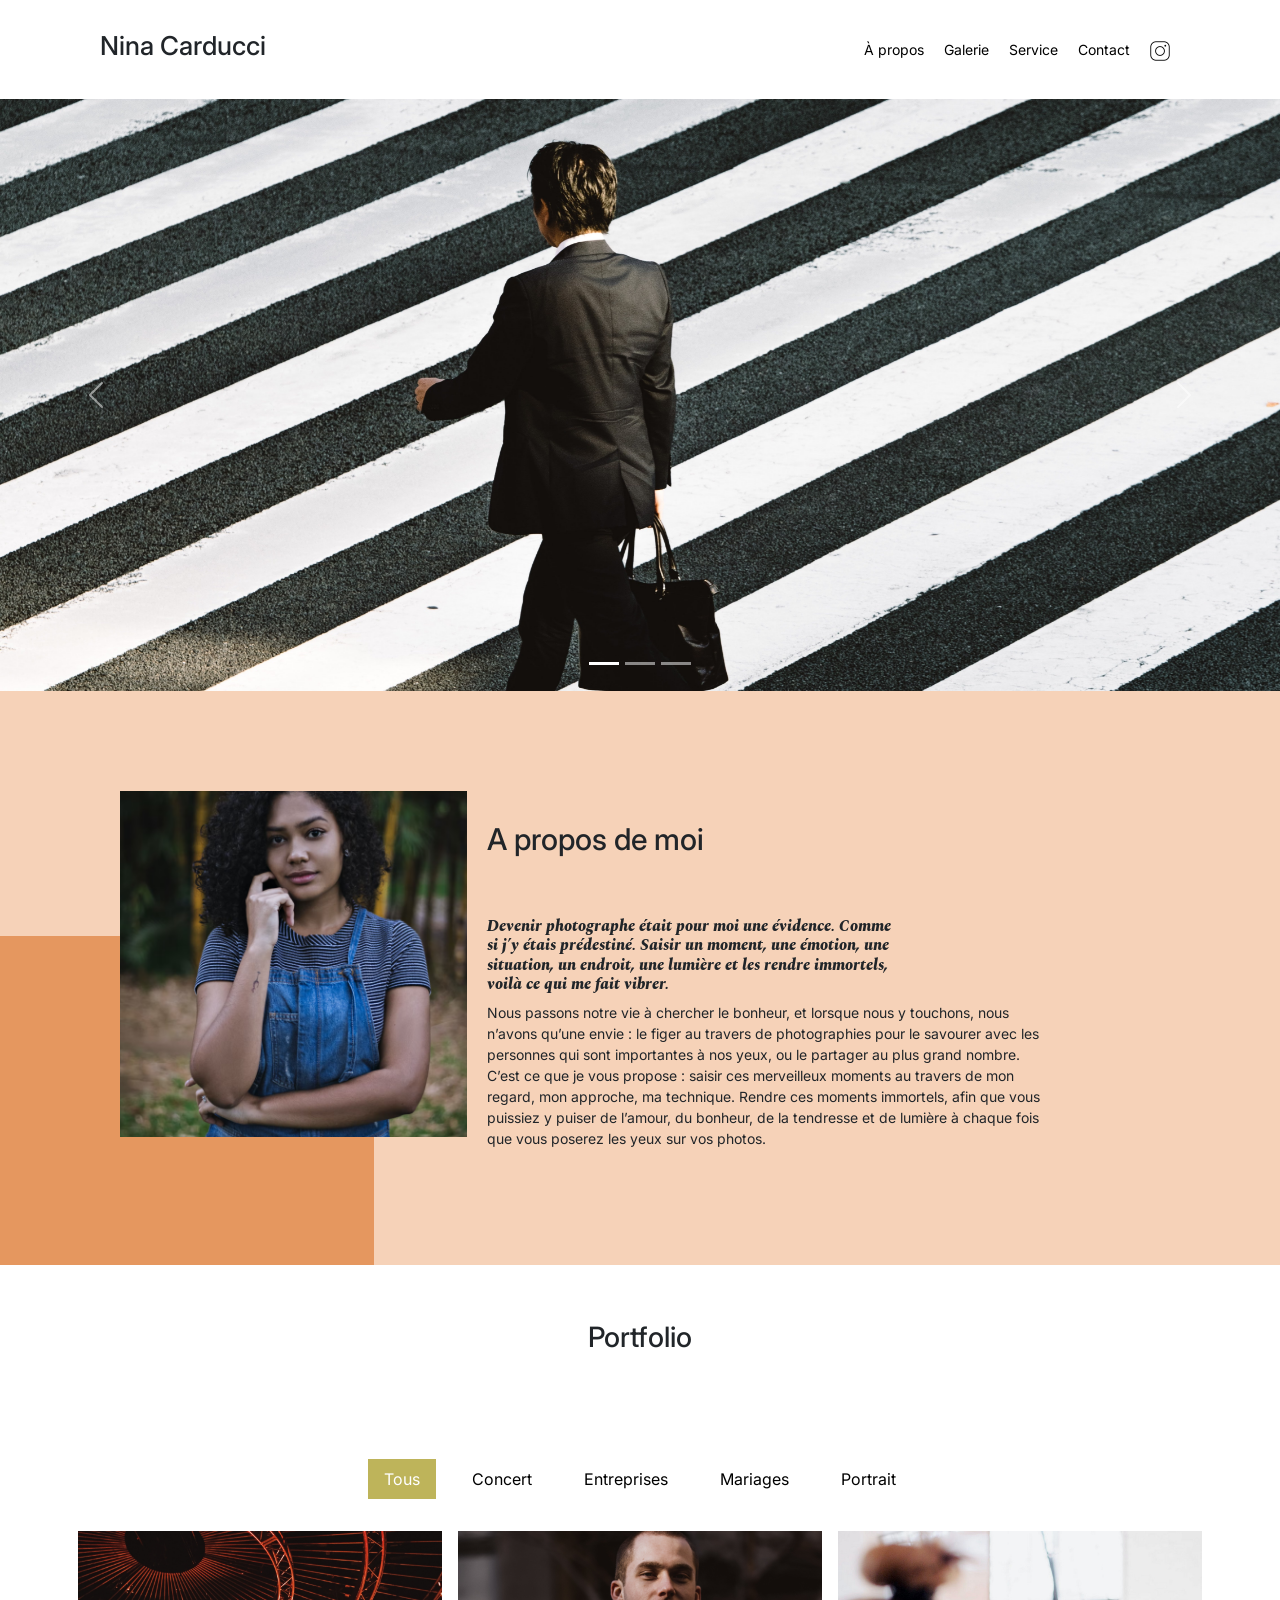
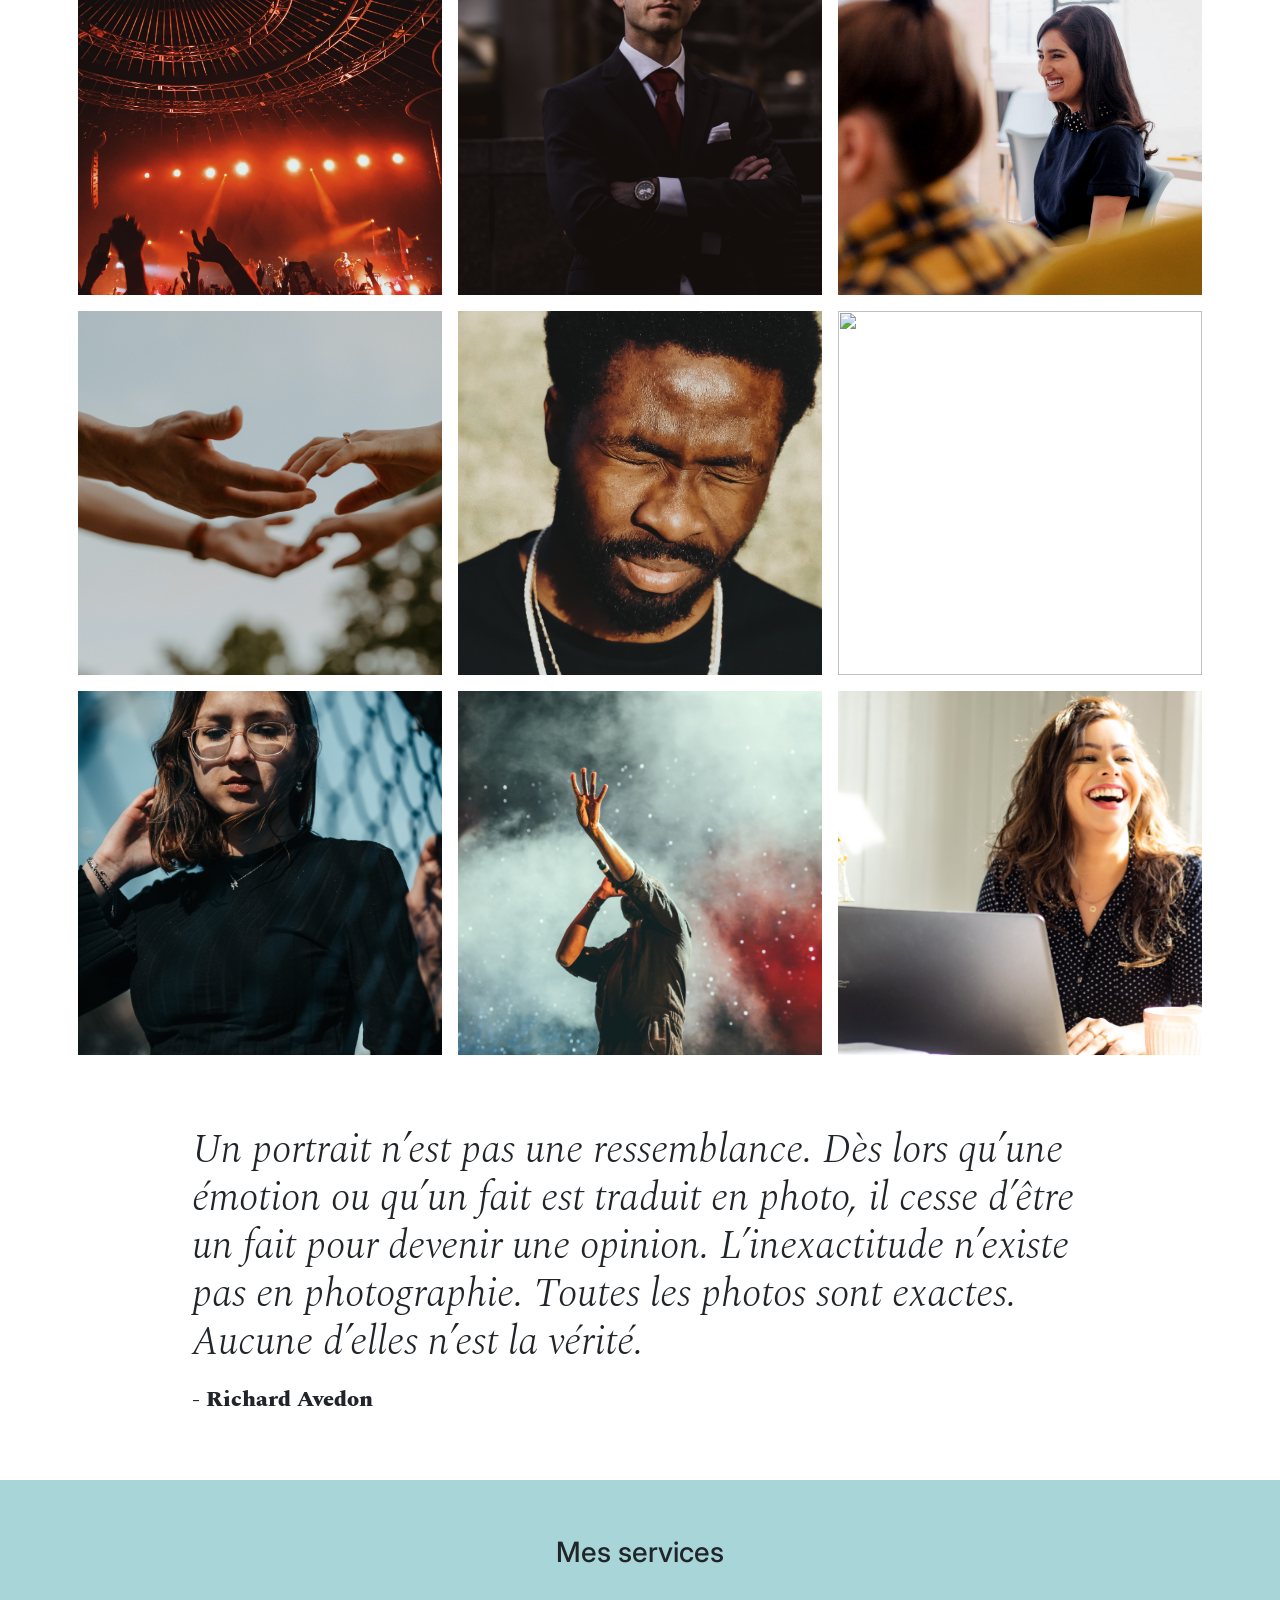
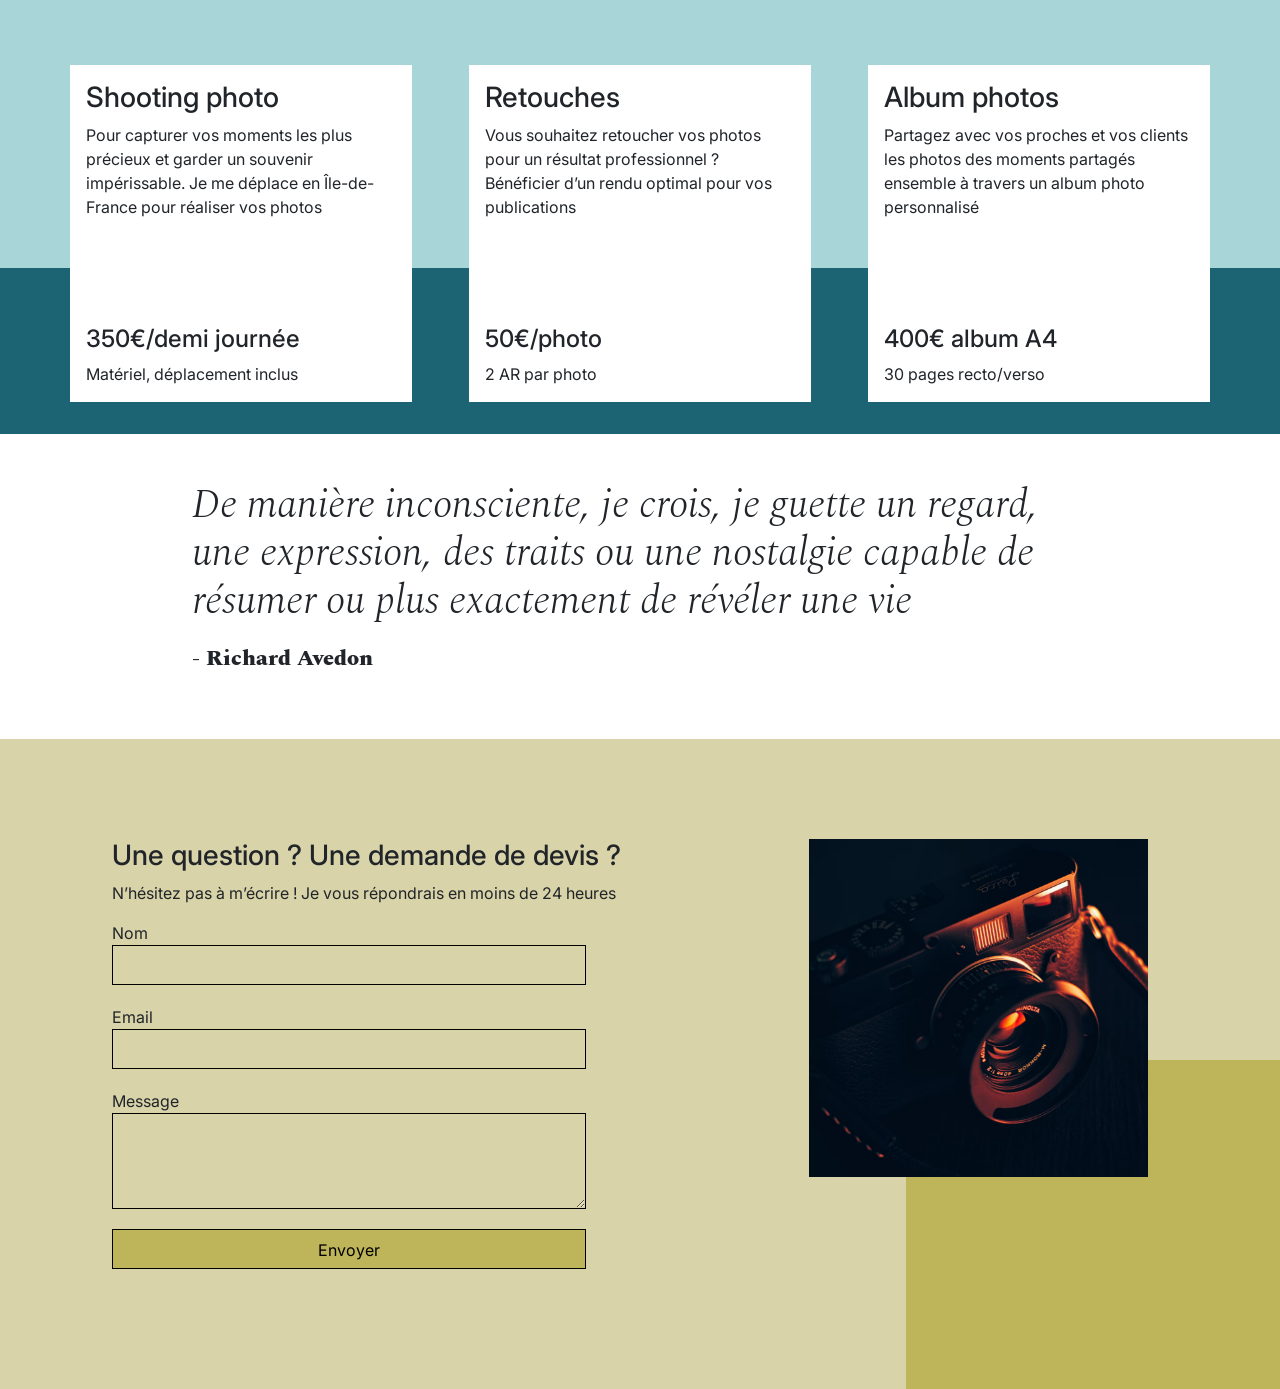
==== afterModif/index.html @ 6edf667a "Add: title + lang" ====
<!doctype html>
<html lang="fr">
	<head>
		<meta name="viewport" content="width=device-width, initial-scale=1.0" />
		<link rel="stylesheet" href="./assets/bootstrap/bootstrap.css" />
		<link rel="stylesheet" href="./assets/style.css" />
		<link rel="preconnect" href="https://fonts.googleapis.com" />
		<link rel="preconnect" href="https://fonts.gstatic.com" crossorigin />
		<link
			href="https://fonts.googleapis.com/css2?family=Inter&family=Spectral:ital,wght@0,400;1,300;1,400;1,800&display=swap"
			rel="stylesheet" />
		<meta charset="UTF-8" />
		<title>Nina Carducci - Portefolio</title>
		<script src="./assets/bootstrap/bootstrap.bundle.js"></script>
		<script
			src="https://code.jquery.com/jquery-3.4.1.min.js"
			integrity="sha256-CSXorXvZcTkaix6Yvo6HppcZGetbYMGWSFlBw8HfCJo="
			crossorigin="anonymous"></script>
		<script src="./assets/maugallery.js"></script>
		<script src="./assets/scripts.js"></script>
	</head>
	<body>
		<div class="top-header">
			<h3 class="name">Nina Carducci</h3>
			<div class="nav">
				<ul>
					<li><a href="#about">À propos</a></li>
					<li><a href="#gallery">Galerie</a></li>
					<li><a href="#services">Service</a></li>
					<li><a href="#contact">Contact</a></li>
					<li>
						<a
							class="social-link"
							href="https://www.instagram.com/ninacarducci.photo/?hl=fr"
							target="_blank"
							><img src="assets/images/instagram.png" alt=""
						/></a>
					</li>
				</ul>
			</div>
		</div>
		<div id="header">
			<div
				id="carouselExampleIndicators"
				class="carousel slide"
				data-bs-ride="carousel">
				<div class="carousel-indicators">
					<button
						type="button"
						data-bs-target="#carouselExampleIndicators"
						data-bs-slide-to="0"
						class="active"
						aria-current="true"
						aria-label="Slide 1"></button>
					<button
						type="button"
						data-bs-target="#carouselExampleIndicators"
						data-bs-slide-to="1"
						aria-label="Slide 2"></button>
					<button
						type="button"
						data-bs-target="#carouselExampleIndicators"
						data-bs-slide-to="2"
						aria-label="Slide 3"></button>
				</div>
				<div class="carousel-inner">
					<div class="carousel-item active">
						<img
							src="./assets/images/slider/ryoji-iwata-wUZjnOv7t0g-unsplash.jpg"
							class="d-block w-100"
							alt="..." />
					</div>
					<div class="carousel-item">
						<img
							src="./assets/images/slider/nicholas-green-nPz8akkUmDI-unsplash.jpg"
							class="d-block w-100"
							alt="..." />
					</div>
					<div class="carousel-item">
						<img
							src="./assets/images/slider/edward-cisneros-3_h6-1NPDGw-unsplash.jpg"
							class="d-block w-100"
							alt="..." />
					</div>
				</div>
				<button
					class="carousel-control-prev"
					type="button"
					data-bs-target="#carouselExampleIndicators"
					data-bs-slide="prev">
					<span class="carousel-control-prev-icon" aria-hidden="true"></span>
					<span class="visually-hidden">Previous</span>
				</button>
				<button
					class="carousel-control-next"
					type="button"
					data-bs-target="#carouselExampleIndicators"
					data-bs-slide="next">
					<span class="carousel-control-next-icon" aria-hidden="true"></span>
					<span class="visually-hidden">Next</span>
				</button>
			</div>
		</div>
		<div id="about">
			<div class="picture left">
				<img src="./assets/images/nina.png" />
			</div>
			<div id="about-me">
				<h3 class="about-me__title">A propos de moi</h3>
				<h6 class="about-me__introduction">
					Devenir photographe était pour moi une évidence. Comme si j’y étais
					prédestiné. Saisir un moment, une émotion, une situation, un endroit,
					une lumière et les rendre immortels, voilà ce qui me fait vibrer.
				</h6>
				<p>
					Nous passons notre vie à chercher le bonheur, et lorsque nous y
					touchons, nous n’avons qu’une envie : le figer au travers de
					photographies pour le savourer avec les personnes qui sont importantes
					à nos yeux, ou le partager au plus grand nombre. C’est ce que je vous
					propose : saisir ces merveilleux moments au travers de mon regard, mon
					approche, ma technique. Rendre ces moments immortels, afin que vous
					puissiez y puiser de l’amour, du bonheur, de la tendresse et de
					lumière à chaque fois que vous poserez les yeux sur vos photos.
				</p>
			</div>
		</div>
		<div id="gallery">
			<h3 class="title">Portfolio</h3>
			<div class="container py-3">
				<div class="gallery" style="display: none">
					<img
						data-gallery-tag="Concert"
						class="gallery-item"
						src="./assets/images/gallery/concerts/aaron-paul-wnX-fXzB6Cw-unsplash.jpg" />
					<img
						data-gallery-tag="Entreprises"
						class="gallery-item"
						src="./assets/images/gallery/entreprise/ali-morshedlou-WMD64tMfc4k-unsplash.jpg" />
					<img
						data-gallery-tag="Entreprises"
						class="gallery-item"
						src="./assets/images/gallery/entreprise/jason-goodman-tHO1_OuKbg0-unsplash.jpg" />
					<img
						data-gallery-tag="Mariages"
						class="gallery-item"
						src="./assets/images/gallery/mariage/hannah-busing-RvF2R_qMpRk-unsplash.jpg" />
					<img
						data-gallery-tag="Portrait"
						class="gallery-item"
						src="./assets/images/gallery/portraits/ade-tunji-rVkhWWZFAtQ-unsplash.jpg" />
					<img
						data-gallery-tag="Mariages"
						class="gallery-item"
						src="./assets/images/gallery/mariage/jakob-owens-SiniLJkXhMc-unsplash.jpg" />
					<img
						data-gallery-tag="Portrait"
						class="gallery-item"
						src="./assets/images/gallery/portraits/nino-van-prattenburg--443cl1uR_8-unsplash.jpg" />
					<img
						data-gallery-tag="Concert"
						class="gallery-item"
						src="./assets/images/gallery/concerts/austin-neill-hgO1wFPXl3I-unsplash.jpg" />
					<img
						data-gallery-tag="Entreprises"
						class="gallery-item"
						src="./assets/images/gallery/entreprise/mateus-campos-felipe-Fsgzm8N0hIY-unsplash.jpg" />
				</div>
			</div>
			<div class="quote">
				<figure>
					<blockquote>
						<h1 class="quote__text">
							Un portrait n’est pas une ressemblance. Dès lors qu’une émotion ou
							qu’un fait est traduit en photo, il cesse d’être un fait pour
							devenir une opinion. L’inexactitude n’existe pas en photographie.
							Toutes les photos sont exactes. Aucune d’elles n’est la vérité.
						</h1>
					</blockquote>
					<figcaption class="quote__author">- Richard Avedon</figcaption>
				</figure>
			</div>
		</div>
		<div id="services">
			<h3 class="title">Mes services</h3>
			<div class="container">
				<div class="service">
					<div class="service__description">
						<h3>Shooting photo</h3>
						<p>
							Pour capturer vos moments les plus précieux et garder un souvenir
							impérissable. Je me déplace en Île-de-France pour réaliser vos
							photos
						</p>
					</div>
					<div class="service__price">
						<h4>350€/demi journée</h4>
						<span>Matériel, déplacement inclus</span>
					</div>
				</div>
				<div class="service">
					<div class="service__description">
						<h3>Retouches</h3>
						<p>
							Vous souhaitez retoucher vos photos pour un résultat professionnel
							? Bénéficier d’un rendu optimal pour vos publications
						</p>
					</div>
					<div class="service__price">
						<h4>50€/photo</h4>
						<span>2 AR par photo</span>
					</div>
				</div>
				<div class="service">
					<div class="service__description">
						<h3>Album photos</h3>
						<p>
							Partagez avec vos proches et vos clients les photos des moments
							partagés ensemble à travers un album photo personnalisé
						</p>
					</div>
					<div class="service__price">
						<h4>400€ album A4</h4>
						<span>30 pages recto/verso</span>
					</div>
				</div>
			</div>
		</div>
		<div class="quote">
			<figure>
				<blockquote>
					<h1 class="quote__text">
						De manière inconsciente, je crois, je guette un regard, une
						expression, des traits ou une nostalgie capable de résumer ou plus
						exactement de révéler une vie
					</h1>
				</blockquote>
				<figcaption class="quote__author">- Richard Avedon</figcaption>
			</figure>
		</div>
		<div id="contact">
			<div class="container">
				<div class="form-container">
					<h3>Une question ? Une demande de devis ?</h3>
					<p>
						N’hésitez pas à m’écrire ! Je vous répondrais en moins de 24 heures
					</p>
					<form action="" method="post">
						<label>Nom</label>
						<input type="text" name="nom" id="nom" />
						<label>Email</label>
						<input type="email" name="email" id="email" />
						<label>Message</label>
						<textarea
							name="message"
							id="message"
							cols="30"
							rows="10"></textarea>
						<input type="submit" value="Envoyer" />
					</form>
				</div>
				<div class="picture right">
					<img src="./assets/images/camera.png" />
				</div>
			</div>
		</div>
	</body>
</html>
---- afterModif/assets/style.css ----
body {
	max-width: 1920px;
	margin: auto;
}
* {
	font-family: 'Inter';
	font-style: normal;
}
.top-header {
	background-color: white;
	position: sticky;
	top:0;
	z-index: 1000;
	display: flex;
	justify-content: space-between;
	padding-inline: 100px;
	padding-block: 30px;
	align-items: center;
}

.top-header .name {
	font-size: 26px;
}

.nav ul {
	display: flex;
	list-style-type: none;
	font-size: 14px;
	margin-bottom: 0;
}

.nav li {
	padding-inline: 10px;
}

.nav a {
	text-decoration: none;
	color: #000
}

.social-link img {
	width: 20px;
}

#about {
	display: flex;
	background-color: #F6D2B8;
	padding-inline: 100px;
	padding-block: 100px;
	position: relative;
}

.picture.left::before {
	content: ' ';
	background-color: #E5975F;
	width: 374px;
	height: 329px;
	position: absolute;
	bottom: 0;
	left: 0;
	z-index: -1;
}

.picture {
	flex: 1;
	margin: 0 20px;
	z-index: 0;
}

.picture img {
	width: 100%;

}
#about-me {
	flex: 2
}
.about-me__title {
	margin-top: 1em;
	margin-bottom: 60px;
	font-size: 30px;
}
.about-me__introduction {
	font-family: 'Spectral';
	font-weight: 800;
	font-style: italic;
	width: 60%;
}
#about-me p {
	width: 80%;
	font-size: 14px;
}

#gallery {
	/*	min-height: 100vh; */
}
.title{
	text-align: center;
	padding-block: 2em;
}
.gallery .nav {
	justify-content: center;
}
.nav-pills .nav-link.active, .nav-pills .show > .nav-link {
	color: #fff;
	background-color: #BEB45A;
	border-radius:0 ;
}
.nav-pills .nav-link {
	color: #000
}
.item-column {
	position: relative;
	margin-bottom: 0 !important;
	padding: 0;
}
.item-column::after{
	content: "";
	display: block;
	padding-bottom: 100%;

}
.gallery-item {
	position: absolute;
	width: 100%;
	height: 100%;
	object-fit: cover;
	padding: .5em;
}
.mg-prev, .mg-next {
	width: 30px;
	height: 30px;
	border-radius: 00%;
	justify-content: center;
	align-items: center;
	display: flex;
	font-size: 24px;
}

.quote {
	font-family: 'Spectral';
	font-style: italic;
	width: 70%;
	margin: auto;
	padding-block: 3em;
}
.quote__text {
	font-family: Spectral;
	font-style: italic;
	font-weight: 300;

}
.quote__author {
	font-family: Spectral;
	font-weight: 800;
	font-size: 22px;
}

#services {
	margin: auto;
	background-color: #A8D5D8 ;
	position: relative;
}
#services .container::before{
	content: ' ';
	background-color: #1C6474;
	position: absolute;
	width: 100%;
	height: 30%;
	bottom: 0;
	left: 0;
	z-index: 0;
}

#services .container {
	justify-content: space-between;
	display: flex;
	padding : 2em 0;

}

.service {
	background-color: white;
	max-width: 390px;
	width: 30%;
	height: 337px;
	padding: 1em;
	display: flex;
	flex-direction: column;
	justify-content: space-between;
	z-index: 1;
}

#contact {
	margin: auto;
	background-color: #D8D3A8 ;
	position: relative;
	padding-inline: 100px;
	padding-block: 100px;
}

#contact .container {
	display: flex;
}
.picture.right::before {
	content: ' ';
	background-color: #BEB45A;
	width: 374px;
	height: 329px;
	position: absolute;
	bottom: 0;
	right: 0;
	z-index: -1;
}
.form-container {
	flex : 2;

}
form {
	display: flex;
	flex-direction: column;
	width: 70%;
	align-items: flex-start;
}

form input {
	width: 100%;
	background-color: transparent;
	border: solid 1px;
	height: 2.5em;
	margin-bottom: 20px;
}

form textarea {
	width: 100%;
	background-color: transparent;
	border: solid 1px;
	height: 5em;
	line-height: 2.5em;
	font-size: 1.2em;
	margin-bottom: 20px;
}
input[type="submit"] {
	background-color: #BEB45A;
	padding: .5em 1em
}

@media all and (max-width: 1180px) {
	.picture {
		flex : 2;
	}
	#about, #contact .container {
		align-items: center;
	}
	.about-me__title {
		margin-top: 0;
		margin-bottom: 1em;
	}
	#about-me h6, #about-me p {
		width: 100%;
	}
}

@media all and (max-width: 1000px) {
	#about{
		flex-direction: column;

	}
	.picture {
		width: 50%;
	}
	.picture.left::before {
		width: 100%;
		height: 30%;
		position: absolute;
		bottom: auto;
		top: 0;
		left: 0;
		z-index: -1;
	}
	.about-me__title{
		text-align: center;
		margin-top: 1em;
	}
	#services .container {
		flex-direction: column;
	}
	.service {
		width: 100%;
		max-width: 100%;
		height: auto;
		margin: 2em 0
	}
	.service__description{
		margin-bottom: 1em;
	}

	#services .container::before{
		width: 30%;
		height: 100%;
		bottom: 0;
		right: 0;
		left: auto;
		z-index: 0;
	}

	#contact .container {
		flex-direction: column;
	}
	#contact .picture.right {
		margin-top: 1em;
	}
	.picture.right::before {
		width: 100%;
		height: 30%;
		position: absolute;
		bottom: 0;
		right: 0;
		z-index: -1;
	}
}

@media all and (max-width: 650px) {
	.top-header {
		flex-direction: column;
		padding-inline: 0;
	}
	.top-header .nav, .top-header .nav ul {
		width: 100%;
		padding: 0 0 0 0;
	}
	.top-header .nav li {
		flex: 1;
		padding-block: 1em;
		text-align: center;
	}
	.picture.left::before, .picture.right::before {
		height: 150px;
	}
	#services .container {
		align-items: center;
	}
	.service {
		max-width: 90%;
	}
	#about, #contact {
		padding-inline: 2em;
		padding-block: 2em;
	}
	form {
		width: 100%;
	}
	.picture {
		width: 80%;
	}
}
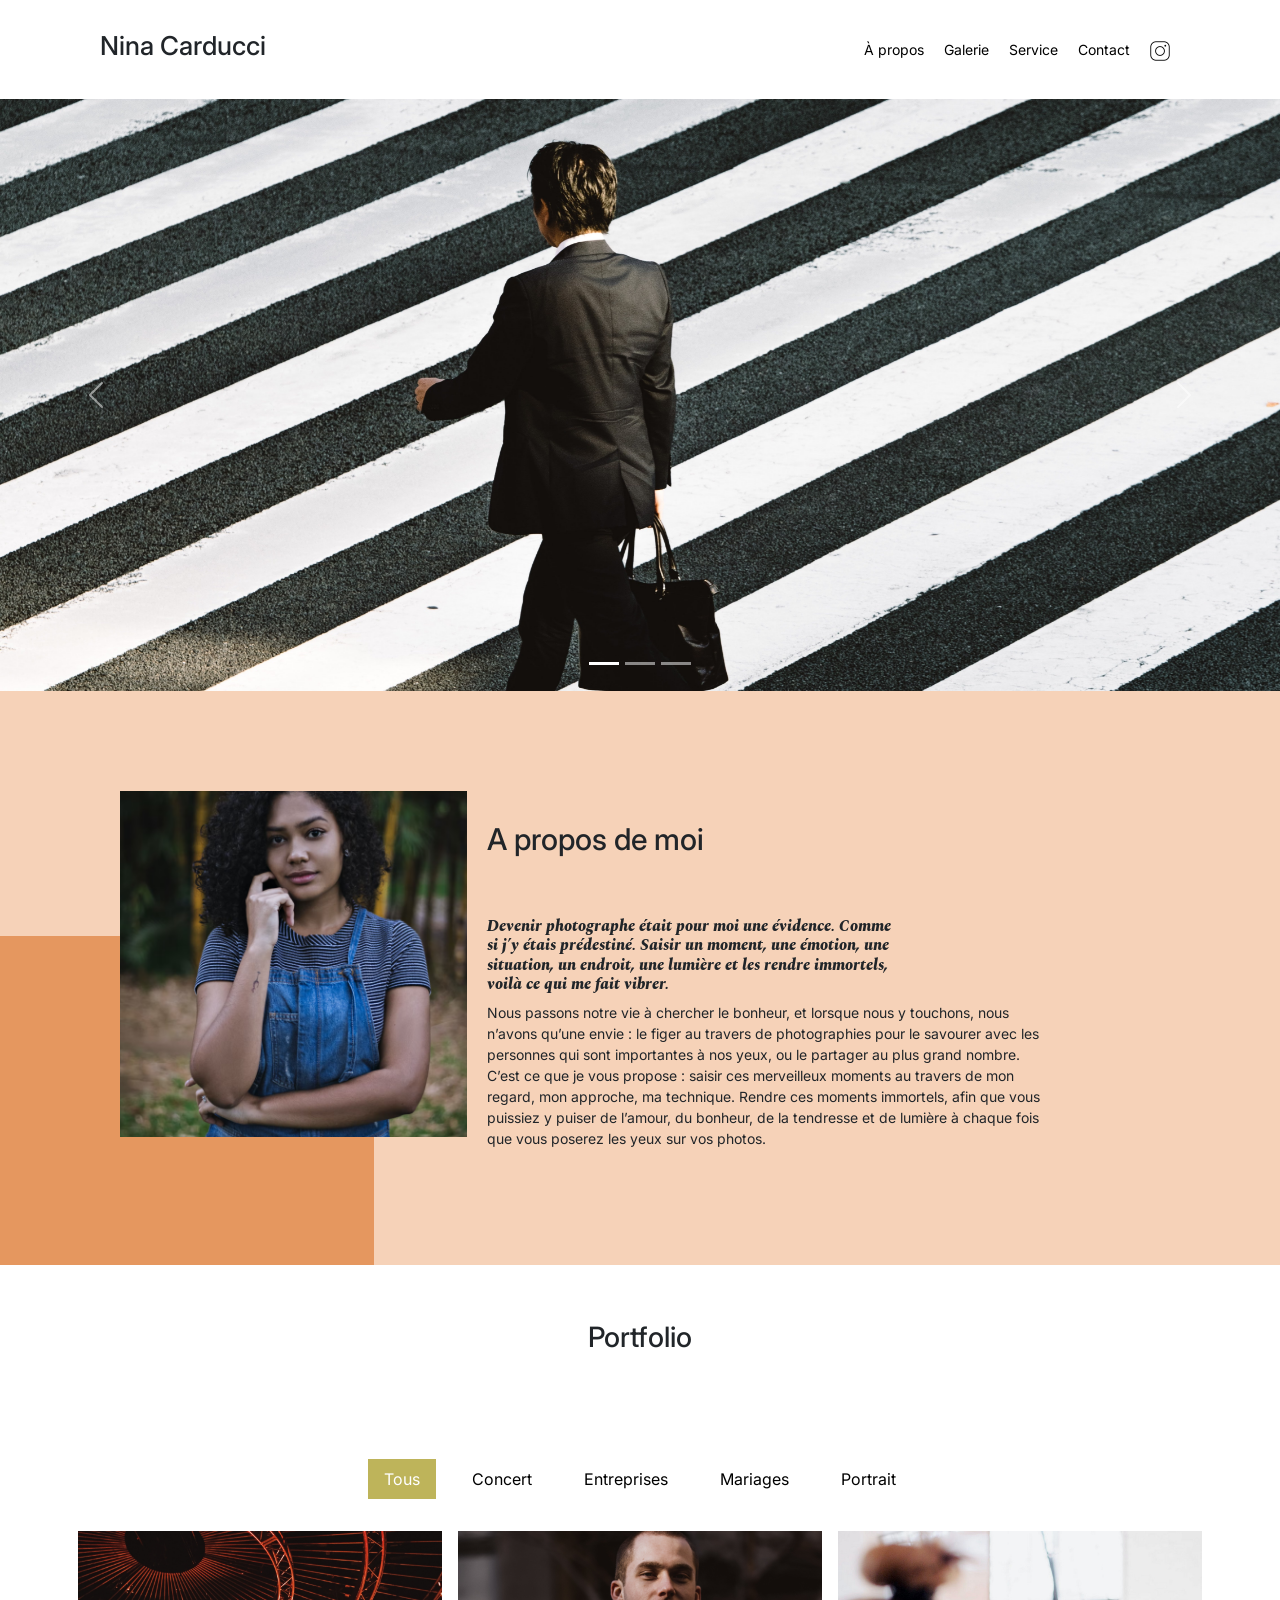
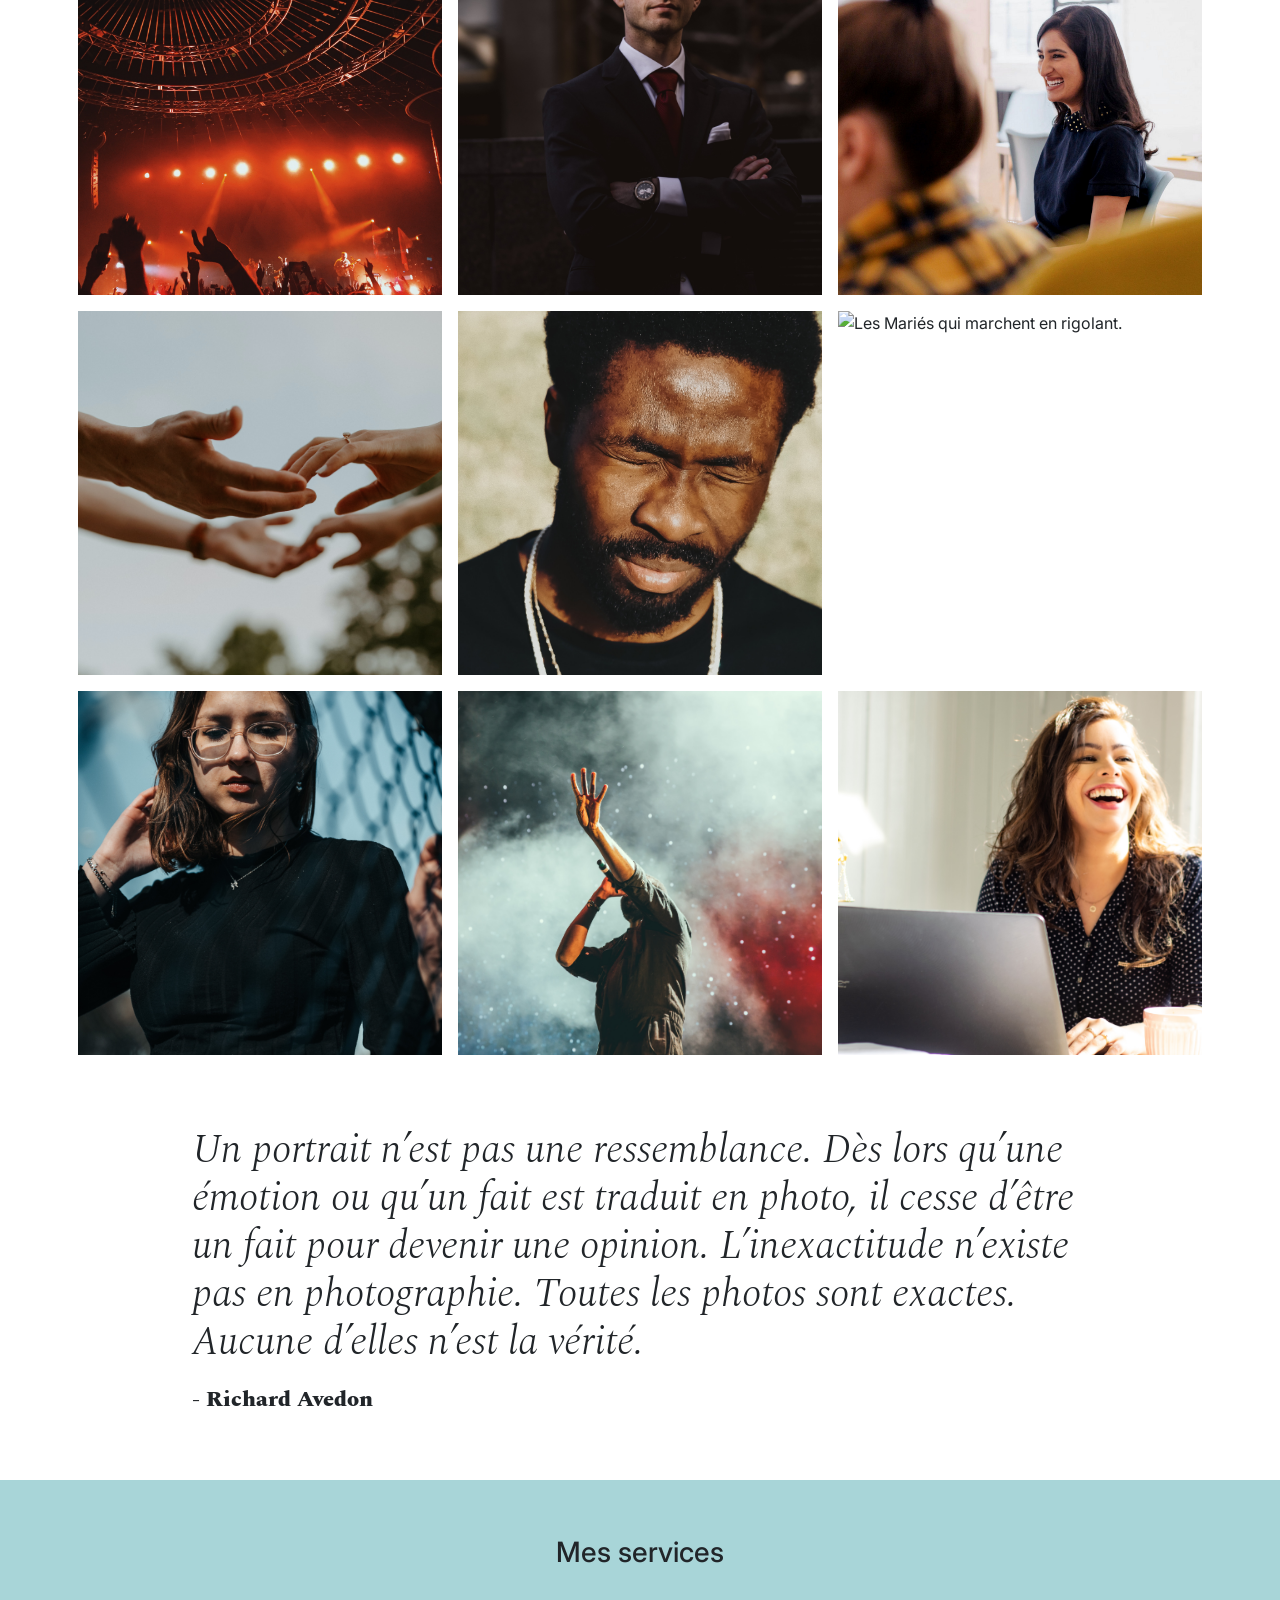
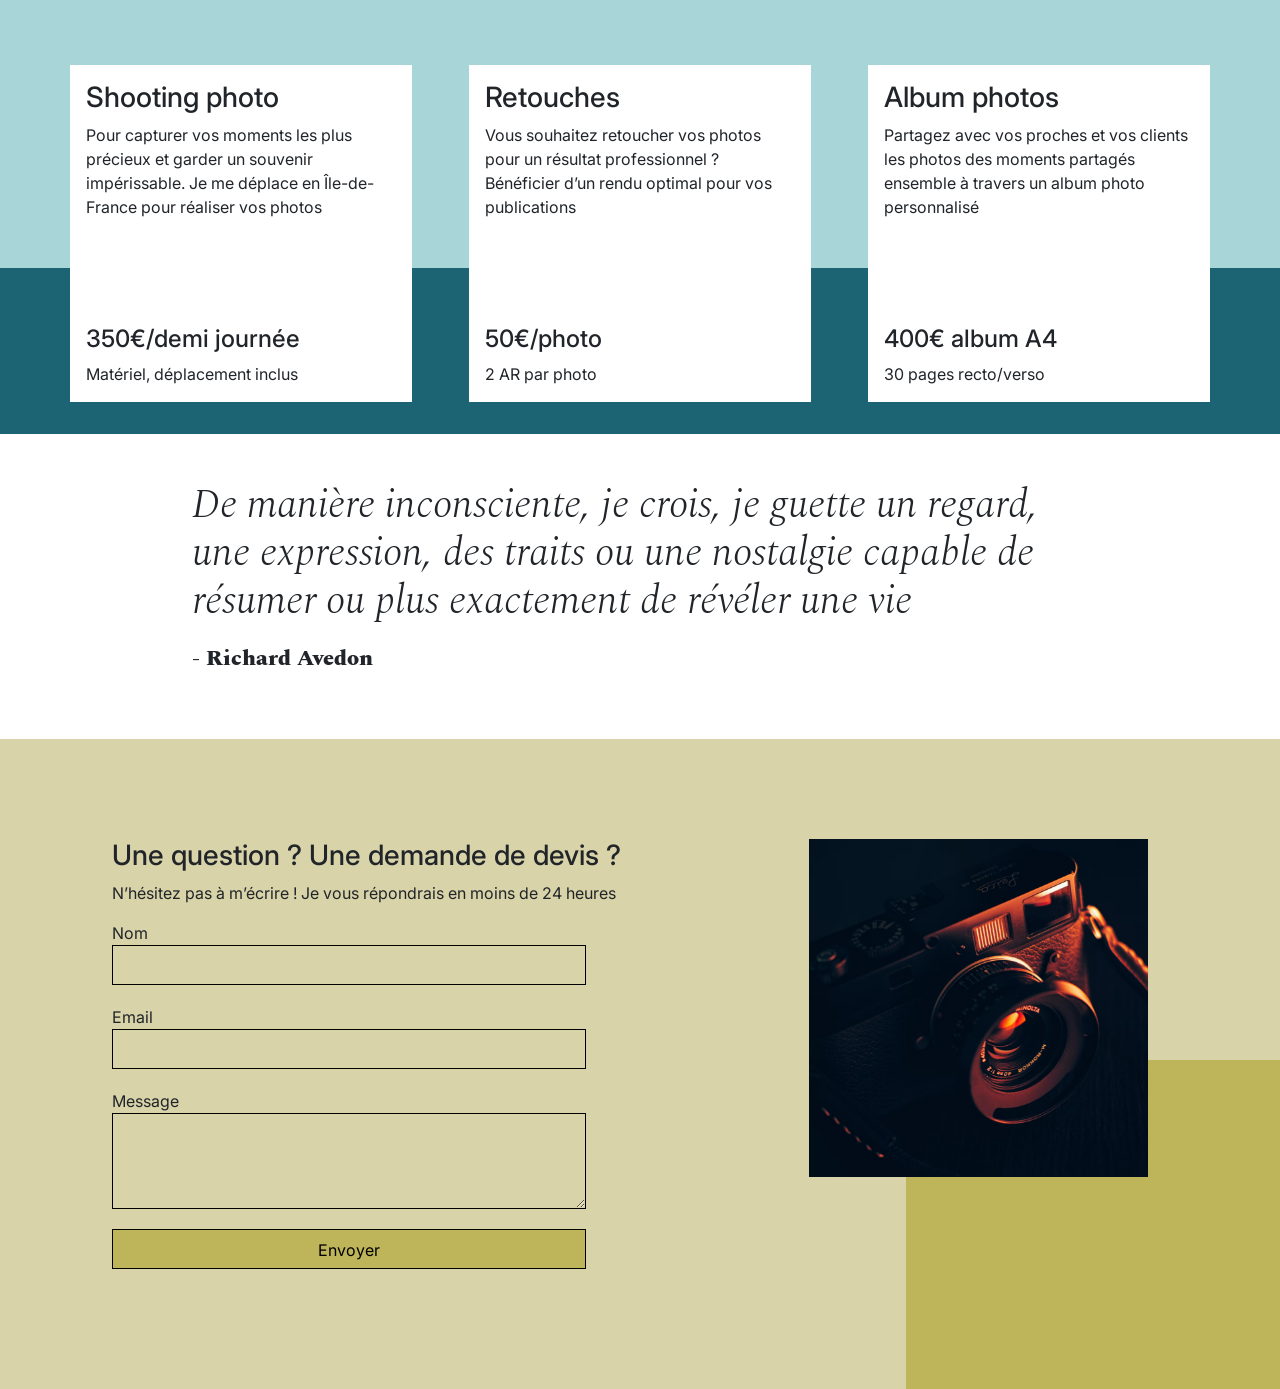
==== commit 9d27fde8: "Add: alt (img) + main" ====
--- a/afterModif/index.html
+++ b/afterModif/index.html
@@ -20,7 +20,8 @@
 		<script src="./assets/scripts.js"></script>
 	</head>
 	<body>
-		<div class="top-header">
+		<main>
+			<div class="top-header">
 			<h3 class="name">Nina Carducci</h3>
 			<div class="nav">
 				<ul>
@@ -33,7 +34,7 @@
 							class="social-link"
 							href="https://www.instagram.com/ninacarducci.photo/?hl=fr"
 							target="_blank"
-							><img src="assets/images/instagram.png" alt=""
+							><img src="assets/images/instagram.png" alt="logo instagram"
 						/></a>
 					</li>
 				</ul>
@@ -68,19 +69,19 @@
 						<img
 							src="./assets/images/slider/ryoji-iwata-wUZjnOv7t0g-unsplash.jpg"
 							class="d-block w-100"
-							alt="..." />
+							alt="Homme en costume traversant un passage piéton, tenant un sac à la main" />
 					</div>
 					<div class="carousel-item">
 						<img
 							src="./assets/images/slider/nicholas-green-nPz8akkUmDI-unsplash.jpg"
 							class="d-block w-100"
-							alt="..." />
+							alt="Foule enthousiaste lors d'un concert" />
 					</div>
 					<div class="carousel-item">
 						<img
 							src="./assets/images/slider/edward-cisneros-3_h6-1NPDGw-unsplash.jpg"
 							class="d-block w-100"
-							alt="..." />
+							alt="Mariés s'embrassant lors du mariage" />
 					</div>
 				</div>
 				<button
@@ -103,7 +104,7 @@
 		</div>
 		<div id="about">
 			<div class="picture left">
-				<img src="./assets/images/nina.png" />
+				<img src="./assets/images/nina.png" alt="Nina Carducci"/>
 			</div>
 			<div id="about-me">
 				<h3 class="about-me__title">A propos de moi</h3>
@@ -131,39 +132,48 @@
 					<img
 						data-gallery-tag="Concert"
 						class="gallery-item"
-						src="./assets/images/gallery/concerts/aaron-paul-wnX-fXzB6Cw-unsplash.jpg" />
+						src="./assets/images/gallery/concerts/aaron-paul-wnX-fXzB6Cw-unsplash.jpg" 
+						alt="Photo d'un concert."/>
 					<img
 						data-gallery-tag="Entreprises"
 						class="gallery-item"
-						src="./assets/images/gallery/entreprise/ali-morshedlou-WMD64tMfc4k-unsplash.jpg" />
+						src="./assets/images/gallery/entreprise/ali-morshedlou-WMD64tMfc4k-unsplash.jpg"
+						alt="Photo d'un homme en costume." />
 					<img
 						data-gallery-tag="Entreprises"
 						class="gallery-item"
-						src="./assets/images/gallery/entreprise/jason-goodman-tHO1_OuKbg0-unsplash.jpg" />
+						src="./assets/images/gallery/entreprise/jason-goodman-tHO1_OuKbg0-unsplash.jpg"
+						alt="Deux femmes souriantes dans un bureau." />
 					<img
 						data-gallery-tag="Mariages"
 						class="gallery-item"
-						src="./assets/images/gallery/mariage/hannah-busing-RvF2R_qMpRk-unsplash.jpg" />
+						src="./assets/images/gallery/mariage/hannah-busing-RvF2R_qMpRk-unsplash.jpg" 
+						alt="Les mains des Mariés."/>
 					<img
 						data-gallery-tag="Portrait"
 						class="gallery-item"
-						src="./assets/images/gallery/portraits/ade-tunji-rVkhWWZFAtQ-unsplash.jpg" />
+						src="./assets/images/gallery/portraits/ade-tunji-rVkhWWZFAtQ-unsplash.jpg"
+						alt="Un homme avec les yeux fermés." />
 					<img
 						data-gallery-tag="Mariages"
 						class="gallery-item"
-						src="./assets/images/gallery/mariage/jakob-owens-SiniLJkXhMc-unsplash.jpg" />
+						src="./assets/images/gallery/mariage/jakob-owens-SiniLJkXhMc-unsplash.jpg"
+						alt="Les Mariés qui marchent en rigolant." />
 					<img
 						data-gallery-tag="Portrait"
 						class="gallery-item"
-						src="./assets/images/gallery/portraits/nino-van-prattenburg--443cl1uR_8-unsplash.jpg" />
+						src="./assets/images/gallery/portraits/nino-van-prattenburg--443cl1uR_8-unsplash.jpg" 
+						alt="Image d'un femme."/>
 					<img
 						data-gallery-tag="Concert"
 						class="gallery-item"
-						src="./assets/images/gallery/concerts/austin-neill-hgO1wFPXl3I-unsplash.jpg" />
+						src="./assets/images/gallery/concerts/austin-neill-hgO1wFPXl3I-unsplash.jpg" 
+						alt="Un chanteur chantant sur scène"/>
 					<img
 						data-gallery-tag="Entreprises"
 						class="gallery-item"
-						src="./assets/images/gallery/entreprise/mateus-campos-felipe-Fsgzm8N0hIY-unsplash.jpg" />
+						src="./assets/images/gallery/entreprise/mateus-campos-felipe-Fsgzm8N0hIY-unsplash.jpg" 
+						alt="Une femme avec son ordinateur"/>
 				</div>
 			</div>
 			<div class="quote">
@@ -259,9 +269,11 @@
 					</form>
 				</div>
 				<div class="picture right">
-					<img src="./assets/images/camera.png" />
-				</div>
-			</div>
-		</div>
+					<img src="./assets/images/camera.png" 
+					alt="Image d'une caméra."/>
+				</div>
+			</div>
+		</div>
+		</main>
 	</body>
 </html>
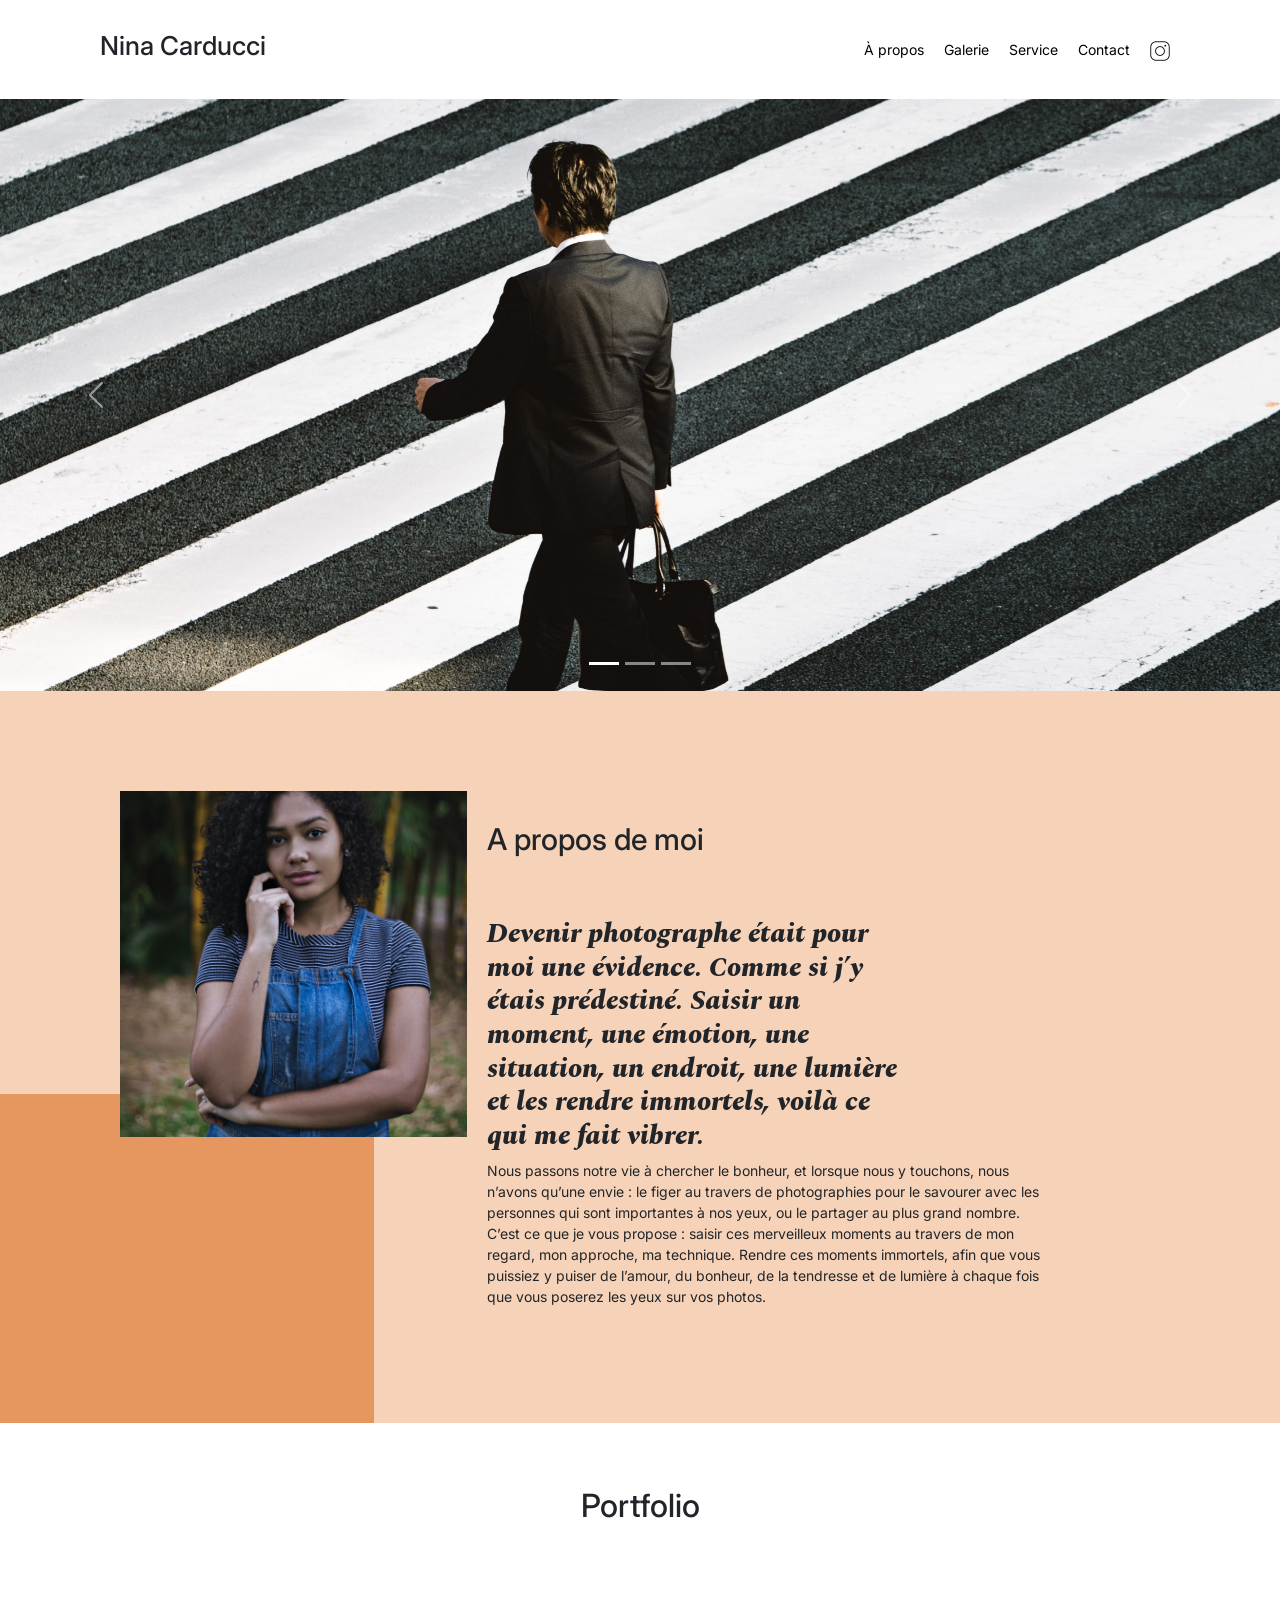
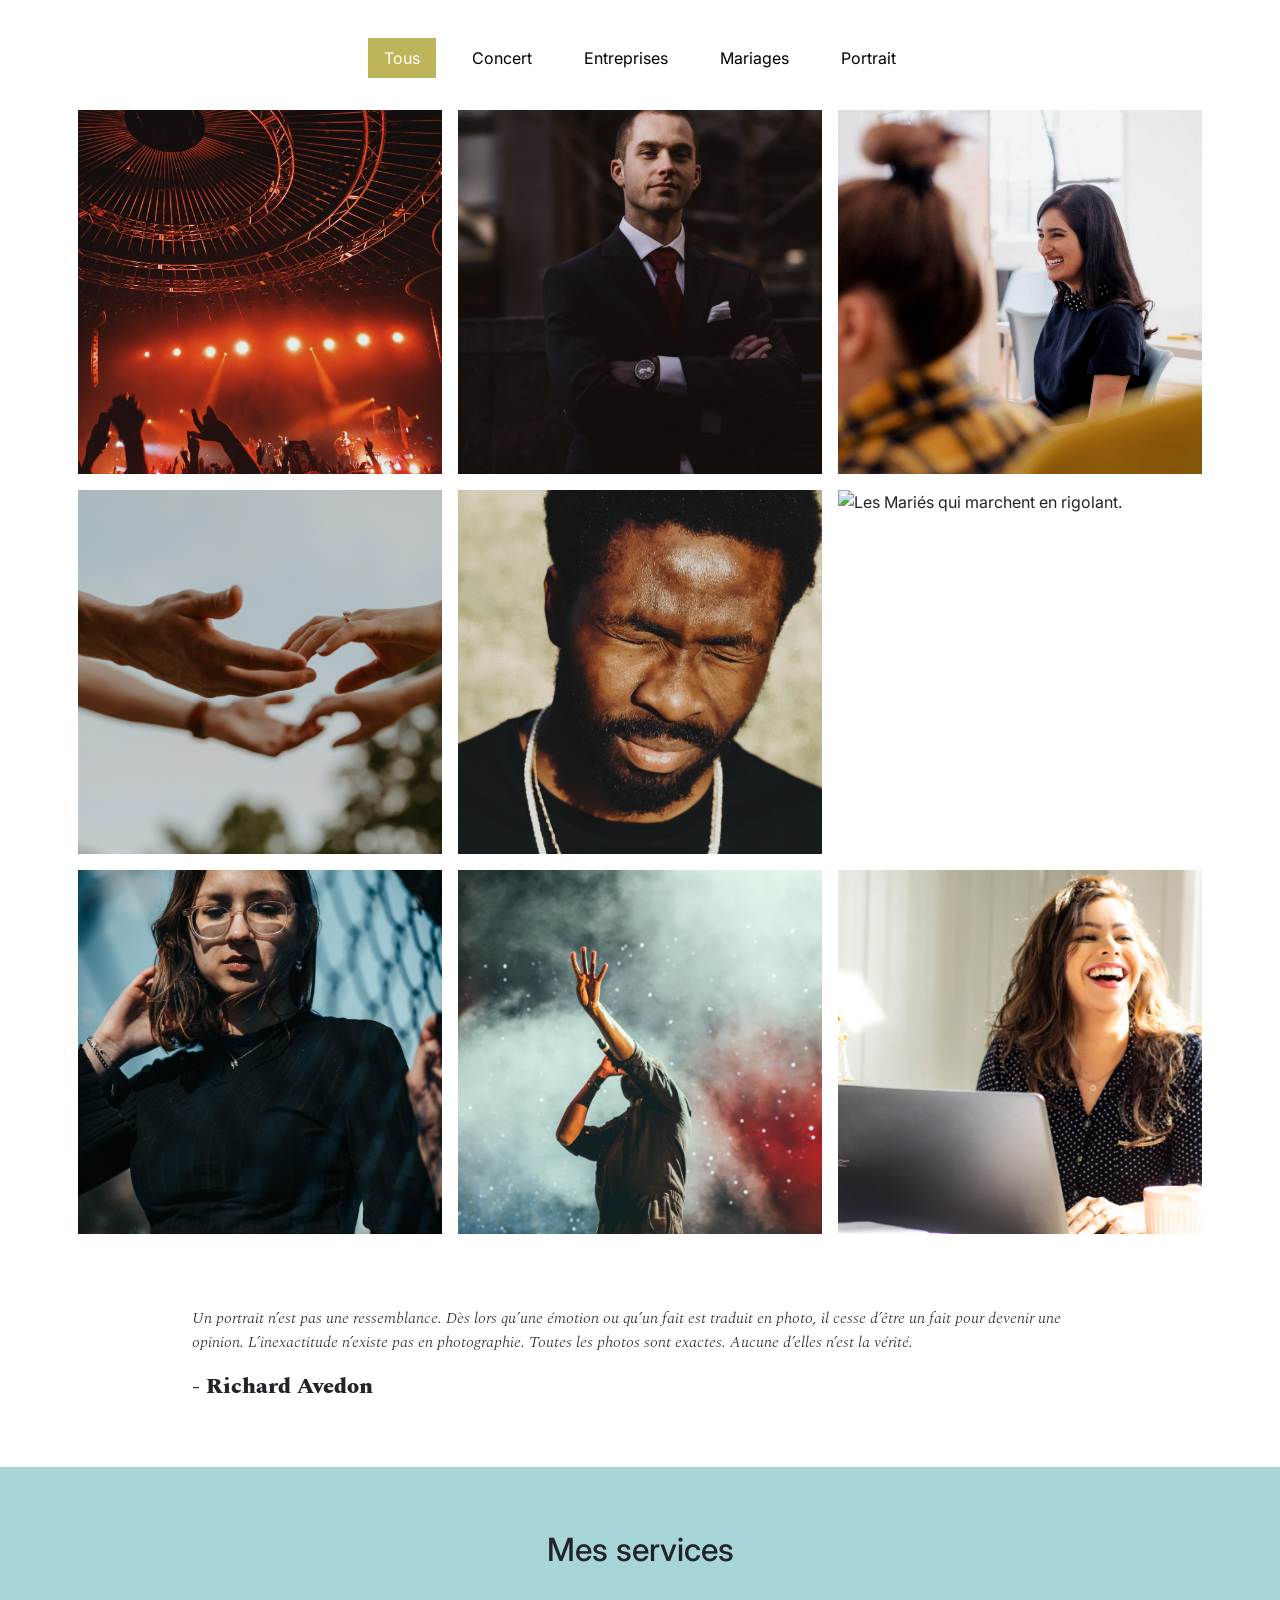
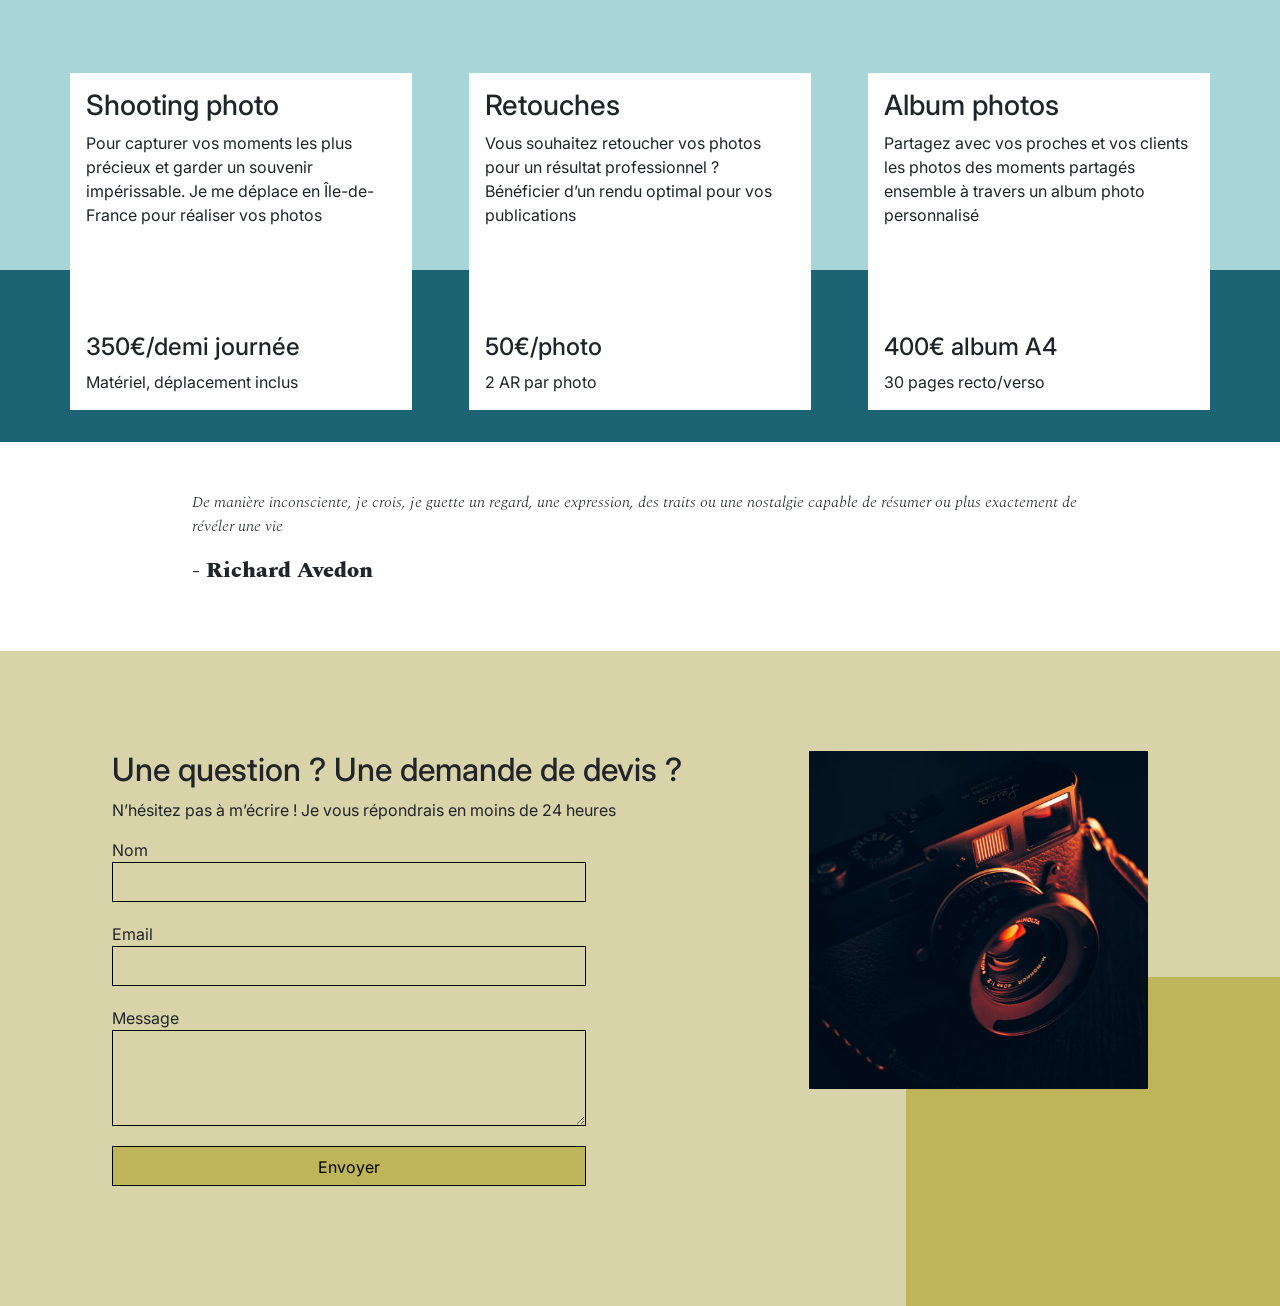
==== commit 8a816564: "Add : labels + meta + h1-h6 + scripts" ====
--- a/afterModif/index.html
+++ b/afterModif/index.html
@@ -10,81 +10,77 @@
 			href="https://fonts.googleapis.com/css2?family=Inter&family=Spectral:ital,wght@0,400;1,300;1,400;1,800&display=swap"
 			rel="stylesheet" />
 		<meta charset="UTF-8" />
+		<meta name="description"
+  		content="Photographe professionnelle à Paris, Nina Carducci réalise des portraits, mariages, concerts et photos d’entreprise. Découvrez son portfolio et ses services." />
+
 		<title>Nina Carducci - Portefolio</title>
-		<script src="./assets/bootstrap/bootstrap.bundle.js"></script>
-		<script
-			src="https://code.jquery.com/jquery-3.4.1.min.js"
-			integrity="sha256-CSXorXvZcTkaix6Yvo6HppcZGetbYMGWSFlBw8HfCJo="
-			crossorigin="anonymous"></script>
-		<script src="./assets/maugallery.js"></script>
-		<script src="./assets/scripts.js"></script>
 	</head>
 	<body>
 		<main>
 			<div class="top-header">
-			<h3 class="name">Nina Carducci</h3>
-			<div class="nav">
-				<ul>
-					<li><a href="#about">À propos</a></li>
-					<li><a href="#gallery">Galerie</a></li>
-					<li><a href="#services">Service</a></li>
-					<li><a href="#contact">Contact</a></li>
-					<li>
-						<a
+				<h1 class="name">Nina Carducci</h1>
+				<div class="nav">
+					<ul>
+						<li><a href="#about">À propos</a></li>
+						<li><a href="#gallery">Galerie</a></li>
+						<li><a href="#services">Service</a></li>
+						<li><a href="#contact">Contact</a></li>
+						<li>
+							<a
 							class="social-link"
 							href="https://www.instagram.com/ninacarducci.photo/?hl=fr"
 							target="_blank"
 							><img src="assets/images/instagram.png" alt="logo instagram"
-						/></a>
-					</li>
-				</ul>
-			</div>
-		</div>
-		<div id="header">
-			<div
+							/></a>
+						</li>
+					</ul>
+				</div>
+			</div>
+			<div id="header">
+				<div
 				id="carouselExampleIndicators"
 				class="carousel slide"
 				data-bs-ride="carousel">
 				<div class="carousel-indicators">
 					<button
-						type="button"
-						data-bs-target="#carouselExampleIndicators"
-						data-bs-slide-to="0"
-						class="active"
-						aria-current="true"
-						aria-label="Slide 1"></button>
+					type="button"
+					data-bs-target="#carouselExampleIndicators"
+					data-bs-slide-to="0"
+					class="active"
+					aria-current="true"
+					aria-label="Slide 1"></button>
 					<button
-						type="button"
+					type="button"
 						data-bs-target="#carouselExampleIndicators"
 						data-bs-slide-to="1"
 						aria-label="Slide 2"></button>
-					<button
+						<button
 						type="button"
 						data-bs-target="#carouselExampleIndicators"
 						data-bs-slide-to="2"
 						aria-label="Slide 3"></button>
-				</div>
-				<div class="carousel-inner">
-					<div class="carousel-item active">
-						<img
+					</div>
+					<div class="carousel-inner">
+						<div class="carousel-item active">
+							<img
 							src="./assets/images/slider/ryoji-iwata-wUZjnOv7t0g-unsplash.jpg"
 							class="d-block w-100"
 							alt="Homme en costume traversant un passage piéton, tenant un sac à la main" />
-					</div>
-					<div class="carousel-item">
-						<img
+						</div>
+						<div class="carousel-item">
+							<img
 							src="./assets/images/slider/nicholas-green-nPz8akkUmDI-unsplash.jpg"
 							class="d-block w-100"
 							alt="Foule enthousiaste lors d'un concert" />
-					</div>
-					<div class="carousel-item">
-						<img
+						</div>
+						<div class="carousel-item">
+							<img
 							src="./assets/images/slider/edward-cisneros-3_h6-1NPDGw-unsplash.jpg"
 							class="d-block w-100"
 							alt="Mariés s'embrassant lors du mariage" />
-					</div>
-				</div>
-				<button
+						</div>
+					</div>
+					<button
 					class="carousel-control-prev"
 					type="button"
 					data-bs-target="#carouselExampleIndicators"
@@ -107,12 +103,12 @@
 				<img src="./assets/images/nina.png" alt="Nina Carducci"/>
 			</div>
 			<div id="about-me">
-				<h3 class="about-me__title">A propos de moi</h3>
-				<h6 class="about-me__introduction">
+				<h2 class="about-me__title">A propos de moi</h2>
+				<h3 class="about-me__introduction">
 					Devenir photographe était pour moi une évidence. Comme si j’y étais
 					prédestiné. Saisir un moment, une émotion, une situation, un endroit,
 					une lumière et les rendre immortels, voilà ce qui me fait vibrer.
-				</h6>
+				</h3>
 				<p>
 					Nous passons notre vie à chercher le bonheur, et lorsque nous y
 					touchons, nous n’avons qu’une envie : le figer au travers de
@@ -126,7 +122,7 @@
 			</div>
 		</div>
 		<div id="gallery">
-			<h3 class="title">Portfolio</h3>
+			<h2 class="title">Portfolio</h2>
 			<div class="container py-3">
 				<div class="gallery" style="display: none">
 					<img
@@ -134,38 +130,38 @@
 						class="gallery-item"
 						src="./assets/images/gallery/concerts/aaron-paul-wnX-fXzB6Cw-unsplash.jpg" 
 						alt="Photo d'un concert."/>
-					<img
+						<img
 						data-gallery-tag="Entreprises"
 						class="gallery-item"
 						src="./assets/images/gallery/entreprise/ali-morshedlou-WMD64tMfc4k-unsplash.jpg"
 						alt="Photo d'un homme en costume." />
-					<img
+						<img
 						data-gallery-tag="Entreprises"
 						class="gallery-item"
 						src="./assets/images/gallery/entreprise/jason-goodman-tHO1_OuKbg0-unsplash.jpg"
 						alt="Deux femmes souriantes dans un bureau." />
-					<img
+						<img
 						data-gallery-tag="Mariages"
 						class="gallery-item"
 						src="./assets/images/gallery/mariage/hannah-busing-RvF2R_qMpRk-unsplash.jpg" 
 						alt="Les mains des Mariés."/>
 					<img
-						data-gallery-tag="Portrait"
-						class="gallery-item"
-						src="./assets/images/gallery/portraits/ade-tunji-rVkhWWZFAtQ-unsplash.jpg"
-						alt="Un homme avec les yeux fermés." />
-					<img
-						data-gallery-tag="Mariages"
-						class="gallery-item"
-						src="./assets/images/gallery/mariage/jakob-owens-SiniLJkXhMc-unsplash.jpg"
-						alt="Les Mariés qui marchent en rigolant." />
-					<img
-						data-gallery-tag="Portrait"
-						class="gallery-item"
-						src="./assets/images/gallery/portraits/nino-van-prattenburg--443cl1uR_8-unsplash.jpg" 
-						alt="Image d'un femme."/>
-					<img
-						data-gallery-tag="Concert"
+					data-gallery-tag="Portrait"
+					class="gallery-item"
+					src="./assets/images/gallery/portraits/ade-tunji-rVkhWWZFAtQ-unsplash.jpg"
+					alt="Un homme avec les yeux fermés." />
+					<img
+					data-gallery-tag="Mariages"
+					class="gallery-item"
+					src="./assets/images/gallery/mariage/jakob-owens-SiniLJkXhMc-unsplash.jpg"
+					alt="Les Mariés qui marchent en rigolant." />
+					<img
+					data-gallery-tag="Portrait"
+					class="gallery-item"
+					src="./assets/images/gallery/portraits/nino-van-prattenburg--443cl1uR_8-unsplash.jpg" 
+					alt="Image d'un femme."/>
+					<img
+					data-gallery-tag="Concert"
 						class="gallery-item"
 						src="./assets/images/gallery/concerts/austin-neill-hgO1wFPXl3I-unsplash.jpg" 
 						alt="Un chanteur chantant sur scène"/>
@@ -174,24 +170,24 @@
 						class="gallery-item"
 						src="./assets/images/gallery/entreprise/mateus-campos-felipe-Fsgzm8N0hIY-unsplash.jpg" 
 						alt="Une femme avec son ordinateur"/>
-				</div>
+					</div>
 			</div>
 			<div class="quote">
 				<figure>
 					<blockquote>
-						<h1 class="quote__text">
+						<p class="quote__text">
 							Un portrait n’est pas une ressemblance. Dès lors qu’une émotion ou
 							qu’un fait est traduit en photo, il cesse d’être un fait pour
 							devenir une opinion. L’inexactitude n’existe pas en photographie.
 							Toutes les photos sont exactes. Aucune d’elles n’est la vérité.
-						</h1>
+						</p>
 					</blockquote>
 					<figcaption class="quote__author">- Richard Avedon</figcaption>
 				</figure>
 			</div>
 		</div>
 		<div id="services">
-			<h3 class="title">Mes services</h3>
+			<h2 class="title">Mes services</h2>
 			<div class="container">
 				<div class="service">
 					<div class="service__description">
@@ -238,35 +234,40 @@
 		<div class="quote">
 			<figure>
 				<blockquote>
-					<h1 class="quote__text">
+					<p class="quote__text">
 						De manière inconsciente, je crois, je guette un regard, une
 						expression, des traits ou une nostalgie capable de résumer ou plus
 						exactement de révéler une vie
-					</h1>
+					</p>
 				</blockquote>
 				<figcaption class="quote__author">- Richard Avedon</figcaption>
 			</figure>
 		</div>
 		<div id="contact">
 			<div class="container">
+				
 				<div class="form-container">
-					<h3>Une question ? Une demande de devis ?</h3>
+					<h2>Une question ? Une demande de devis ?</h2>
 					<p>
 						N’hésitez pas à m’écrire ! Je vous répondrais en moins de 24 heures
 					</p>
 					<form action="" method="post">
-						<label>Nom</label>
+						<label for="nom">Nom</label>
 						<input type="text" name="nom" id="nom" />
-						<label>Email</label>
+						
+						<label for="email">Email</label>
 						<input type="email" name="email" id="email" />
-						<label>Message</label>
+						
+						<label for="message">Message</label>
 						<textarea
-							name="message"
-							id="message"
-							cols="30"
-							rows="10"></textarea>
+						name="message"
+						id="message"
+						cols="30"
+						rows="10"></textarea>
+						
 						<input type="submit" value="Envoyer" />
 					</form>
+					
 				</div>
 				<div class="picture right">
 					<img src="./assets/images/camera.png" 
@@ -274,6 +275,13 @@
 				</div>
 			</div>
 		</div>
-		</main>
-	</body>
+	</main>
+	<script src="./assets/bootstrap/bootstrap.bundle.js"></script>
+	<script
+		src="https://code.jquery.com/jquery-3.4.1.min.js"
+		integrity="sha256-CSXorXvZcTkaix6Yvo6HppcZGetbYMGWSFlBw8HfCJo="
+		crossorigin="anonymous"></script>
+	<script src="./assets/maugallery.js"></script>
+	<script src="./assets/scripts.js"></script>
+</body>
 </html>
--- a/afterModif/assets/style.css
+++ b/afterModif/assets/style.css
@@ -105,6 +105,13 @@
 	background-color: #BEB45A;
 	border-radius:0 ;
 }
+
+/* .nav-pills .nav-link.active,
+.nav-pills .show > .nav-link {
+  color: #1a1a1a;
+  background-color: #BEB45A;
+} */
+
 .nav-pills .nav-link {
 	color: #000
 }
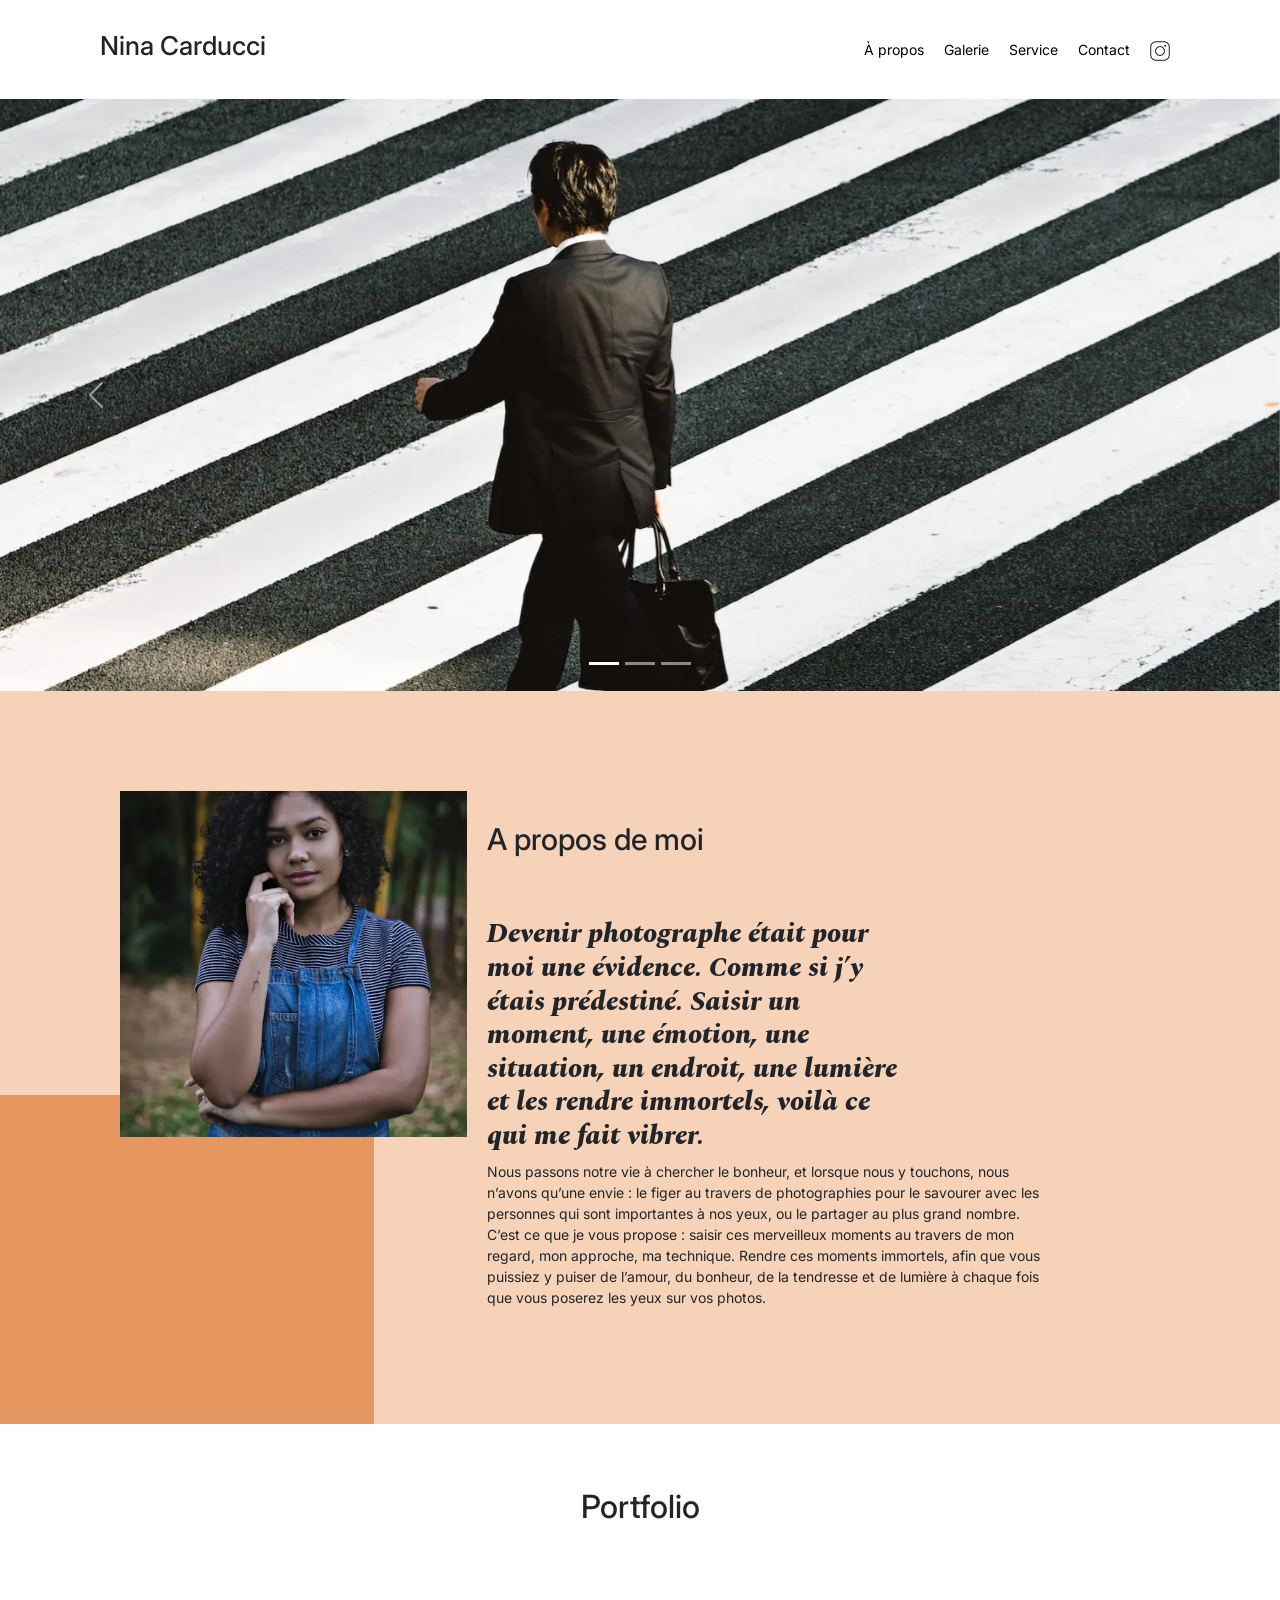
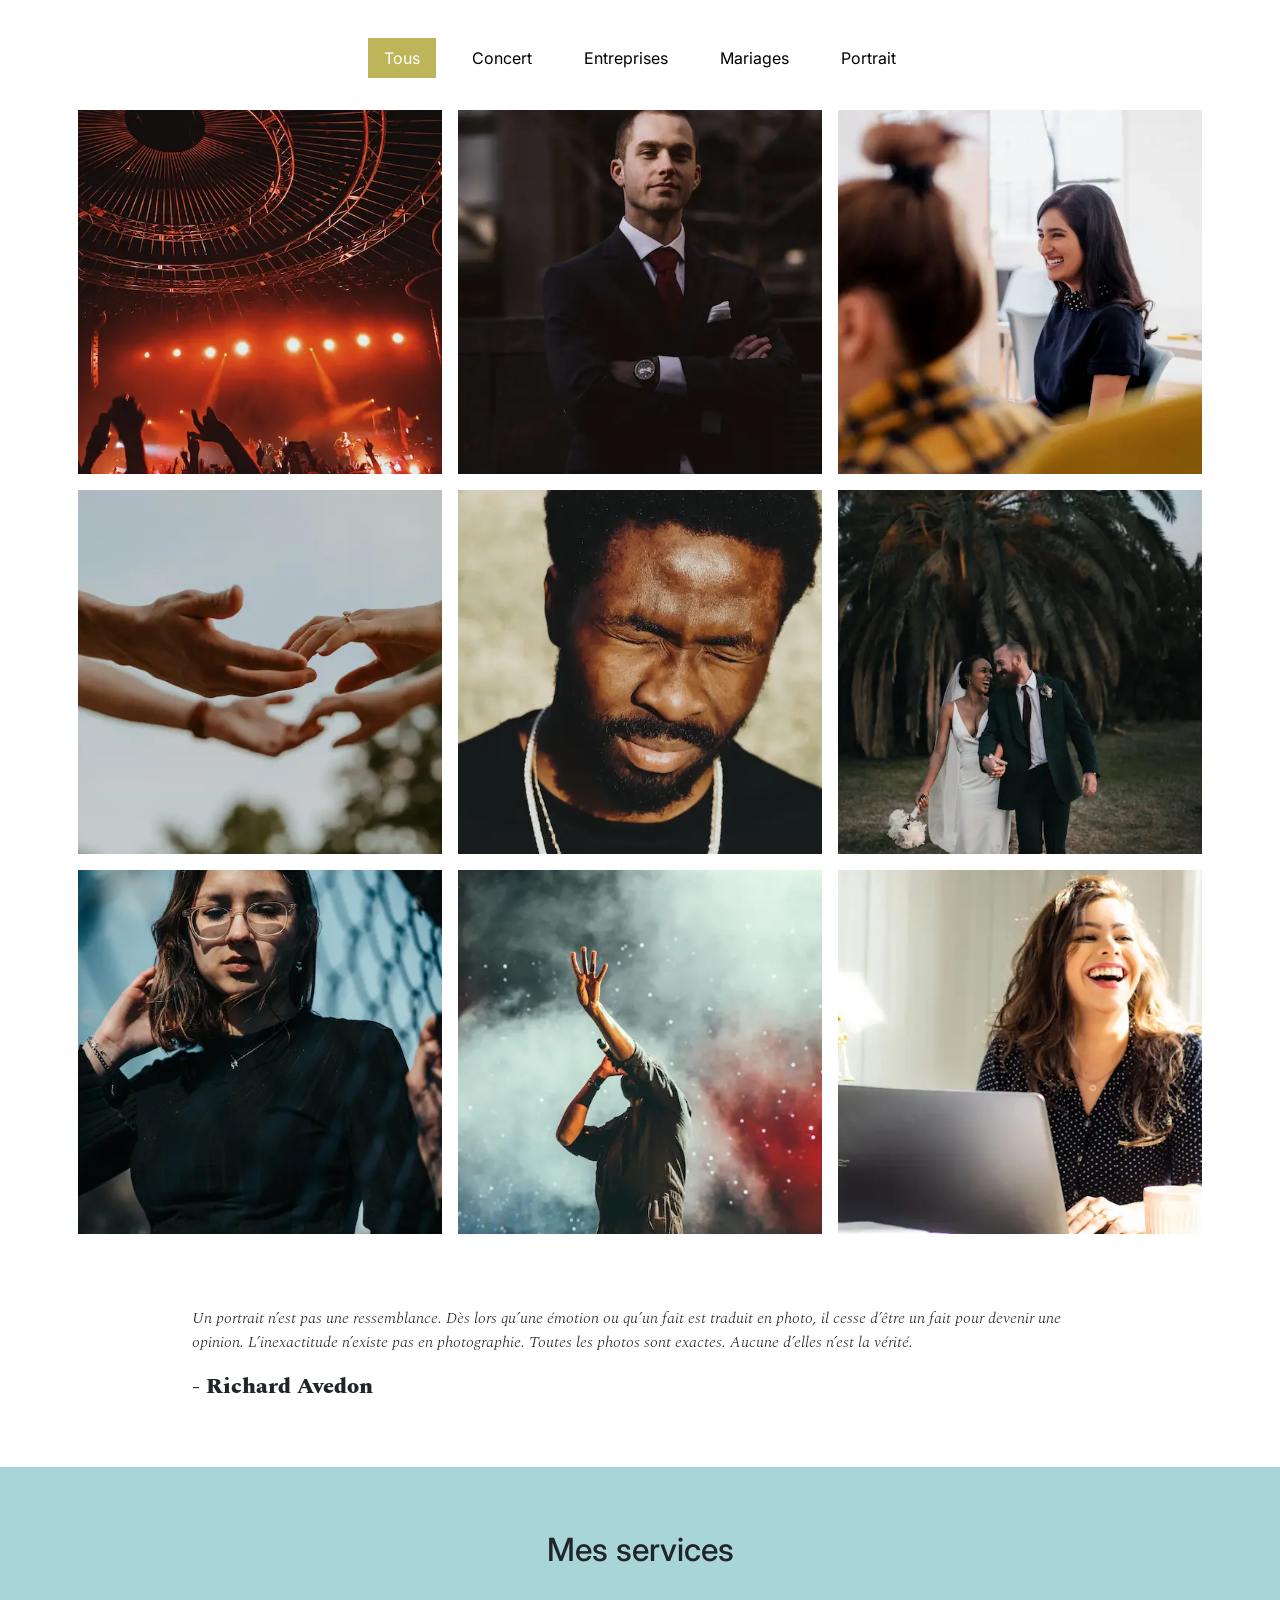
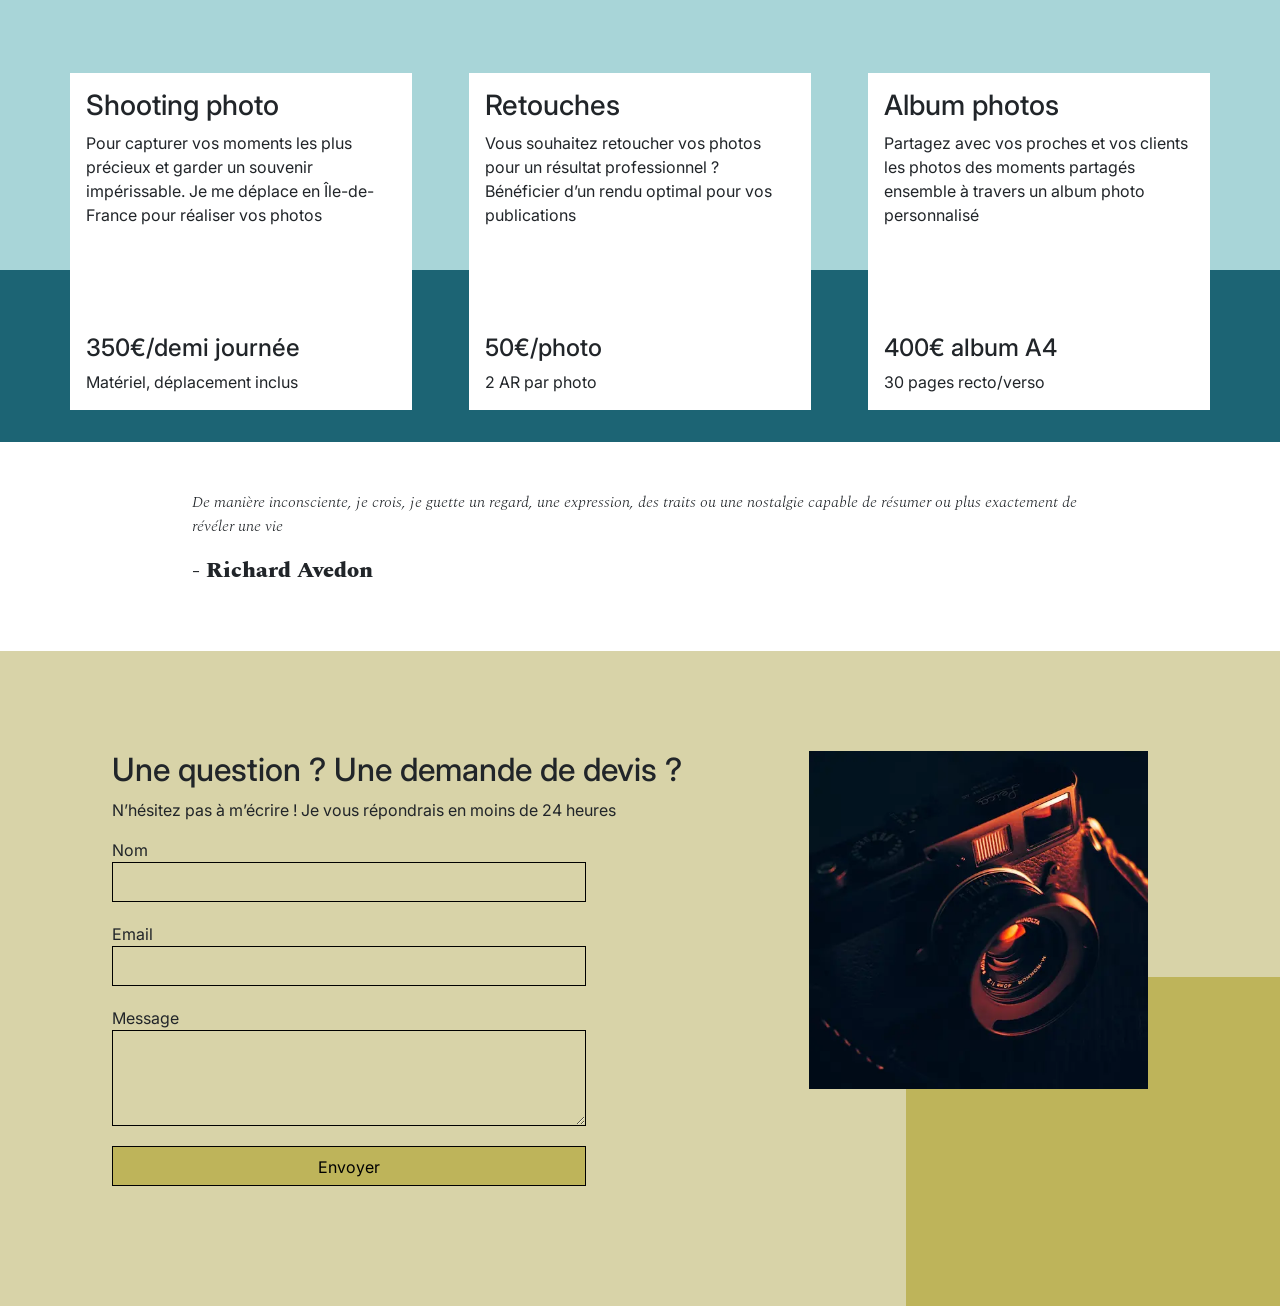
==== commit 5dc4f741: "Add : Img compressing & changment extension from .png => .webp" ====
--- a/afterModif/index.html
+++ b/afterModif/index.html
@@ -10,8 +10,9 @@
 			href="https://fonts.googleapis.com/css2?family=Inter&family=Spectral:ital,wght@0,400;1,300;1,400;1,800&display=swap"
 			rel="stylesheet" />
 		<meta charset="UTF-8" />
-		<meta name="description"
-  		content="Photographe professionnelle à Paris, Nina Carducci réalise des portraits, mariages, concerts et photos d’entreprise. Découvrez son portfolio et ses services." />
+		<meta
+			name="description"
+			content="Photographe professionnelle à Paris, Nina Carducci réalise des portraits, mariages, concerts et photos d’entreprise. Découvrez son portfolio et ses services." />
 
 		<title>Nina Carducci - Portefolio</title>
 	</head>
@@ -27,10 +28,10 @@
 						<li><a href="#contact">Contact</a></li>
 						<li>
 							<a
-							class="social-link"
-							href="https://www.instagram.com/ninacarducci.photo/?hl=fr"
-							target="_blank"
-							><img src="assets/images/instagram.png" alt="logo instagram"
+								class="social-link"
+								href="https://www.instagram.com/ninacarducci.photo/?hl=fr"
+								target="_blank"
+								><img src="assets/images/instagram.webp" alt="logo instagram"
 							/></a>
 						</li>
 					</ul>
@@ -38,250 +39,252 @@
 			</div>
 			<div id="header">
 				<div
-				id="carouselExampleIndicators"
-				class="carousel slide"
-				data-bs-ride="carousel">
-				<div class="carousel-indicators">
-					<button
-					type="button"
-					data-bs-target="#carouselExampleIndicators"
-					data-bs-slide-to="0"
-					class="active"
-					aria-current="true"
-					aria-label="Slide 1"></button>
-					<button
-					type="button"
-						data-bs-target="#carouselExampleIndicators"
-						data-bs-slide-to="1"
-						aria-label="Slide 2"></button>
+					id="carouselExampleIndicators"
+					class="carousel slide"
+					data-bs-ride="carousel">
+					<div class="carousel-indicators">
 						<button
-						type="button"
-						data-bs-target="#carouselExampleIndicators"
-						data-bs-slide-to="2"
-						aria-label="Slide 3"></button>
+							type="button"
+							data-bs-target="#carouselExampleIndicators"
+							data-bs-slide-to="0"
+							class="active"
+							aria-current="true"
+							aria-label="Slide 1"></button>
+						<button
+							type="button"
+							data-bs-target="#carouselExampleIndicators"
+							data-bs-slide-to="1"
+							aria-label="Slide 2"></button>
+						<button
+							type="button"
+							data-bs-target="#carouselExampleIndicators"
+							data-bs-slide-to="2"
+							aria-label="Slide 3"></button>
 					</div>
 					<div class="carousel-inner">
 						<div class="carousel-item active">
 							<img
-							src="./assets/images/slider/ryoji-iwata-wUZjnOv7t0g-unsplash.jpg"
-							class="d-block w-100"
-							alt="Homme en costume traversant un passage piéton, tenant un sac à la main" />
+								src="./assets/images/slider/ryoji-iwata-wUZjnOv7t0g-unsplash.webp"
+								class="d-block w-100"
+								alt="Homme en costume traversant un passage piéton, tenant un sac à la main" />
 						</div>
 						<div class="carousel-item">
 							<img
-							src="./assets/images/slider/nicholas-green-nPz8akkUmDI-unsplash.jpg"
-							class="d-block w-100"
-							alt="Foule enthousiaste lors d'un concert" />
+								src="./assets/images/slider/nicholas-green-nPz8akkUmDI-unsplash.webp"
+								class="d-block w-100"
+								alt="Foule enthousiaste lors d'un concert" />
 						</div>
 						<div class="carousel-item">
 							<img
-							src="./assets/images/slider/edward-cisneros-3_h6-1NPDGw-unsplash.jpg"
-							class="d-block w-100"
-							alt="Mariés s'embrassant lors du mariage" />
+								src="./assets/images/slider/edward-cisneros-3_h6-1NPDGw-unsplash.webp"
+								class="d-block w-100"
+								alt="Mariés s'embrassant lors du mariage" />
 						</div>
 					</div>
 					<button
-					class="carousel-control-prev"
-					type="button"
-					data-bs-target="#carouselExampleIndicators"
-					data-bs-slide="prev">
-					<span class="carousel-control-prev-icon" aria-hidden="true"></span>
-					<span class="visually-hidden">Previous</span>
-				</button>
-				<button
-					class="carousel-control-next"
-					type="button"
-					data-bs-target="#carouselExampleIndicators"
-					data-bs-slide="next">
-					<span class="carousel-control-next-icon" aria-hidden="true"></span>
-					<span class="visually-hidden">Next</span>
-				</button>
-			</div>
-		</div>
-		<div id="about">
-			<div class="picture left">
-				<img src="./assets/images/nina.png" alt="Nina Carducci"/>
-			</div>
-			<div id="about-me">
-				<h2 class="about-me__title">A propos de moi</h2>
-				<h3 class="about-me__introduction">
-					Devenir photographe était pour moi une évidence. Comme si j’y étais
-					prédestiné. Saisir un moment, une émotion, une situation, un endroit,
-					une lumière et les rendre immortels, voilà ce qui me fait vibrer.
-				</h3>
-				<p>
-					Nous passons notre vie à chercher le bonheur, et lorsque nous y
-					touchons, nous n’avons qu’une envie : le figer au travers de
-					photographies pour le savourer avec les personnes qui sont importantes
-					à nos yeux, ou le partager au plus grand nombre. C’est ce que je vous
-					propose : saisir ces merveilleux moments au travers de mon regard, mon
-					approche, ma technique. Rendre ces moments immortels, afin que vous
-					puissiez y puiser de l’amour, du bonheur, de la tendresse et de
-					lumière à chaque fois que vous poserez les yeux sur vos photos.
-				</p>
-			</div>
-		</div>
-		<div id="gallery">
-			<h2 class="title">Portfolio</h2>
-			<div class="container py-3">
-				<div class="gallery" style="display: none">
-					<img
-						data-gallery-tag="Concert"
-						class="gallery-item"
-						src="./assets/images/gallery/concerts/aaron-paul-wnX-fXzB6Cw-unsplash.jpg" 
-						alt="Photo d'un concert."/>
-						<img
-						data-gallery-tag="Entreprises"
-						class="gallery-item"
-						src="./assets/images/gallery/entreprise/ali-morshedlou-WMD64tMfc4k-unsplash.jpg"
-						alt="Photo d'un homme en costume." />
-						<img
-						data-gallery-tag="Entreprises"
-						class="gallery-item"
-						src="./assets/images/gallery/entreprise/jason-goodman-tHO1_OuKbg0-unsplash.jpg"
-						alt="Deux femmes souriantes dans un bureau." />
-						<img
-						data-gallery-tag="Mariages"
-						class="gallery-item"
-						src="./assets/images/gallery/mariage/hannah-busing-RvF2R_qMpRk-unsplash.jpg" 
-						alt="Les mains des Mariés."/>
-					<img
-					data-gallery-tag="Portrait"
-					class="gallery-item"
-					src="./assets/images/gallery/portraits/ade-tunji-rVkhWWZFAtQ-unsplash.jpg"
-					alt="Un homme avec les yeux fermés." />
-					<img
-					data-gallery-tag="Mariages"
-					class="gallery-item"
-					src="./assets/images/gallery/mariage/jakob-owens-SiniLJkXhMc-unsplash.jpg"
-					alt="Les Mariés qui marchent en rigolant." />
-					<img
-					data-gallery-tag="Portrait"
-					class="gallery-item"
-					src="./assets/images/gallery/portraits/nino-van-prattenburg--443cl1uR_8-unsplash.jpg" 
-					alt="Image d'un femme."/>
-					<img
-					data-gallery-tag="Concert"
-						class="gallery-item"
-						src="./assets/images/gallery/concerts/austin-neill-hgO1wFPXl3I-unsplash.jpg" 
-						alt="Un chanteur chantant sur scène"/>
-					<img
-						data-gallery-tag="Entreprises"
-						class="gallery-item"
-						src="./assets/images/gallery/entreprise/mateus-campos-felipe-Fsgzm8N0hIY-unsplash.jpg" 
-						alt="Une femme avec son ordinateur"/>
-					</div>
+						class="carousel-control-prev"
+						type="button"
+						data-bs-target="#carouselExampleIndicators"
+						data-bs-slide="prev">
+						<span class="carousel-control-prev-icon" aria-hidden="true"></span>
+						<span class="visually-hidden">Previous</span>
+					</button>
+					<button
+						class="carousel-control-next"
+						type="button"
+						data-bs-target="#carouselExampleIndicators"
+						data-bs-slide="next">
+						<span class="carousel-control-next-icon" aria-hidden="true"></span>
+						<span class="visually-hidden">Next</span>
+					</button>
+				</div>
+			</div>
+			<div id="about">
+				<div class="picture left">
+					<img src="./assets/images/nina.webp" alt="Nina Carducci" />
+				</div>
+				<div id="about-me">
+					<h2 class="about-me__title">A propos de moi</h2>
+					<h3 class="about-me__introduction">
+						Devenir photographe était pour moi une évidence. Comme si j’y étais
+						prédestiné. Saisir un moment, une émotion, une situation, un
+						endroit, une lumière et les rendre immortels, voilà ce qui me fait
+						vibrer.
+					</h3>
+					<p>
+						Nous passons notre vie à chercher le bonheur, et lorsque nous y
+						touchons, nous n’avons qu’une envie : le figer au travers de
+						photographies pour le savourer avec les personnes qui sont
+						importantes à nos yeux, ou le partager au plus grand nombre. C’est
+						ce que je vous propose : saisir ces merveilleux moments au travers
+						de mon regard, mon approche, ma technique. Rendre ces moments
+						immortels, afin que vous puissiez y puiser de l’amour, du bonheur,
+						de la tendresse et de lumière à chaque fois que vous poserez les
+						yeux sur vos photos.
+					</p>
+				</div>
+			</div>
+			<div id="gallery">
+				<h2 class="title">Portfolio</h2>
+				<div class="container py-3">
+					<div class="gallery" style="display: none">
+						<img
+							data-gallery-tag="Concert"
+							class="gallery-item"
+							src="./assets/images/gallery/concerts/aaron-paul-wnX-fXzB6Cw-unsplash.webp"
+							alt="Photo d'un concert." />
+						<img
+							data-gallery-tag="Entreprises"
+							class="gallery-item"
+							src="./assets/images/gallery/entreprise/ali-morshedlou-WMD64tMfc4k-unsplash.webp"
+							alt="Photo d'un homme en costume." />
+						<img
+							data-gallery-tag="Entreprises"
+							class="gallery-item"
+							src="./assets/images/gallery/entreprise/jason-goodman-tHO1_OuKbg0-unsplash.webp"
+							alt="Deux femmes souriantes dans un bureau." />
+						<img
+							data-gallery-tag="Mariages"
+							class="gallery-item"
+							src="./assets/images/gallery/mariage/hannah-busing-RvF2R_qMpRk-unsplash.webp"
+							alt="Les mains des Mariés." />
+						<img
+							data-gallery-tag="Portrait"
+							class="gallery-item"
+							src="./assets/images/gallery/portraits/ade-tunji-rVkhWWZFAtQ-unsplash.webp"
+							alt="Un homme avec les yeux fermés." />
+						<img
+							data-gallery-tag="Mariages"
+							class="gallery-item"
+							src="./assets/images/gallery/mariage/jakob-owens-SiniLJkXhMc-unsplash.webp"
+							alt="Les Mariés qui marchent en rigolant." />
+						<img
+							data-gallery-tag="Portrait"
+							class="gallery-item"
+							src="./assets/images/gallery/portraits/nino-van-prattenburg--443cl1uR_8-unsplash.webp"
+							alt="Image d'un femme." />
+						<img
+							data-gallery-tag="Concert"
+							class="gallery-item"
+							src="./assets/images/gallery/concerts/austin-neill-hgO1wFPXl3I-unsplash.webp"
+							alt="Un chanteur chantant sur scène" />
+						<img
+							data-gallery-tag="Entreprises"
+							class="gallery-item"
+							src="./assets/images/gallery/entreprise/mateus-campos-felipe-Fsgzm8N0hIY-unsplash.webp"
+							alt="Une femme avec son ordinateur" />
+					</div>
+				</div>
+				<div class="quote">
+					<figure>
+						<blockquote>
+							<p class="quote__text">
+								Un portrait n’est pas une ressemblance. Dès lors qu’une émotion
+								ou qu’un fait est traduit en photo, il cesse d’être un fait pour
+								devenir une opinion. L’inexactitude n’existe pas en
+								photographie. Toutes les photos sont exactes. Aucune d’elles
+								n’est la vérité.
+							</p>
+						</blockquote>
+						<figcaption class="quote__author">- Richard Avedon</figcaption>
+					</figure>
+				</div>
+			</div>
+			<div id="services">
+				<h2 class="title">Mes services</h2>
+				<div class="container">
+					<div class="service">
+						<div class="service__description">
+							<h3>Shooting photo</h3>
+							<p>
+								Pour capturer vos moments les plus précieux et garder un
+								souvenir impérissable. Je me déplace en Île-de-France pour
+								réaliser vos photos
+							</p>
+						</div>
+						<div class="service__price">
+							<h4>350€/demi journée</h4>
+							<span>Matériel, déplacement inclus</span>
+						</div>
+					</div>
+					<div class="service">
+						<div class="service__description">
+							<h3>Retouches</h3>
+							<p>
+								Vous souhaitez retoucher vos photos pour un résultat
+								professionnel ? Bénéficier d’un rendu optimal pour vos
+								publications
+							</p>
+						</div>
+						<div class="service__price">
+							<h4>50€/photo</h4>
+							<span>2 AR par photo</span>
+						</div>
+					</div>
+					<div class="service">
+						<div class="service__description">
+							<h3>Album photos</h3>
+							<p>
+								Partagez avec vos proches et vos clients les photos des moments
+								partagés ensemble à travers un album photo personnalisé
+							</p>
+						</div>
+						<div class="service__price">
+							<h4>400€ album A4</h4>
+							<span>30 pages recto/verso</span>
+						</div>
+					</div>
+				</div>
 			</div>
 			<div class="quote">
 				<figure>
 					<blockquote>
 						<p class="quote__text">
-							Un portrait n’est pas une ressemblance. Dès lors qu’une émotion ou
-							qu’un fait est traduit en photo, il cesse d’être un fait pour
-							devenir une opinion. L’inexactitude n’existe pas en photographie.
-							Toutes les photos sont exactes. Aucune d’elles n’est la vérité.
+							De manière inconsciente, je crois, je guette un regard, une
+							expression, des traits ou une nostalgie capable de résumer ou plus
+							exactement de révéler une vie
 						</p>
 					</blockquote>
 					<figcaption class="quote__author">- Richard Avedon</figcaption>
 				</figure>
 			</div>
-		</div>
-		<div id="services">
-			<h2 class="title">Mes services</h2>
-			<div class="container">
-				<div class="service">
-					<div class="service__description">
-						<h3>Shooting photo</h3>
+			<div id="contact">
+				<div class="container">
+					<div class="form-container">
+						<h2>Une question ? Une demande de devis ?</h2>
 						<p>
-							Pour capturer vos moments les plus précieux et garder un souvenir
-							impérissable. Je me déplace en Île-de-France pour réaliser vos
-							photos
+							N’hésitez pas à m’écrire ! Je vous répondrais en moins de 24
+							heures
 						</p>
-					</div>
-					<div class="service__price">
-						<h4>350€/demi journée</h4>
-						<span>Matériel, déplacement inclus</span>
-					</div>
-				</div>
-				<div class="service">
-					<div class="service__description">
-						<h3>Retouches</h3>
-						<p>
-							Vous souhaitez retoucher vos photos pour un résultat professionnel
-							? Bénéficier d’un rendu optimal pour vos publications
-						</p>
-					</div>
-					<div class="service__price">
-						<h4>50€/photo</h4>
-						<span>2 AR par photo</span>
-					</div>
-				</div>
-				<div class="service">
-					<div class="service__description">
-						<h3>Album photos</h3>
-						<p>
-							Partagez avec vos proches et vos clients les photos des moments
-							partagés ensemble à travers un album photo personnalisé
-						</p>
-					</div>
-					<div class="service__price">
-						<h4>400€ album A4</h4>
-						<span>30 pages recto/verso</span>
-					</div>
-				</div>
-			</div>
-		</div>
-		<div class="quote">
-			<figure>
-				<blockquote>
-					<p class="quote__text">
-						De manière inconsciente, je crois, je guette un regard, une
-						expression, des traits ou une nostalgie capable de résumer ou plus
-						exactement de révéler une vie
-					</p>
-				</blockquote>
-				<figcaption class="quote__author">- Richard Avedon</figcaption>
-			</figure>
-		</div>
-		<div id="contact">
-			<div class="container">
-				
-				<div class="form-container">
-					<h2>Une question ? Une demande de devis ?</h2>
-					<p>
-						N’hésitez pas à m’écrire ! Je vous répondrais en moins de 24 heures
-					</p>
-					<form action="" method="post">
-						<label for="nom">Nom</label>
-						<input type="text" name="nom" id="nom" />
-						
-						<label for="email">Email</label>
-						<input type="email" name="email" id="email" />
-						
-						<label for="message">Message</label>
-						<textarea
-						name="message"
-						id="message"
-						cols="30"
-						rows="10"></textarea>
-						
-						<input type="submit" value="Envoyer" />
-					</form>
-					
-				</div>
-				<div class="picture right">
-					<img src="./assets/images/camera.png" 
-					alt="Image d'une caméra."/>
-				</div>
-			</div>
-		</div>
-	</main>
-	<script src="./assets/bootstrap/bootstrap.bundle.js"></script>
-	<script
-		src="https://code.jquery.com/jquery-3.4.1.min.js"
-		integrity="sha256-CSXorXvZcTkaix6Yvo6HppcZGetbYMGWSFlBw8HfCJo="
-		crossorigin="anonymous"></script>
-	<script src="./assets/maugallery.js"></script>
-	<script src="./assets/scripts.js"></script>
-</body>
+						<form action="" method="post">
+							<label for="nom">Nom</label>
+							<input type="text" name="nom" id="nom" />
+
+							<label for="email">Email</label>
+							<input type="email" name="email" id="email" />
+
+							<label for="message">Message</label>
+							<textarea
+								name="message"
+								id="message"
+								cols="30"
+								rows="10"></textarea>
+
+							<input type="submit" value="Envoyer" />
+						</form>
+					</div>
+					<div class="picture right">
+						<img src="./assets/images/camera.webp" alt="Image d'une caméra." />
+					</div>
+				</div>
+			</div>
+		</main>
+		<script src="./assets/bootstrap/bootstrap.bundle.js"></script>
+		<script
+			src="https://code.jquery.com/jquery-3.4.1.min.js"
+			integrity="sha256-CSXorXvZcTkaix6Yvo6HppcZGetbYMGWSFlBw8HfCJo="
+			crossorigin="anonymous"></script>
+		<script src="./assets/maugallery.js"></script>
+		<script src="./assets/scripts.js"></script>
+	</body>
 </html>
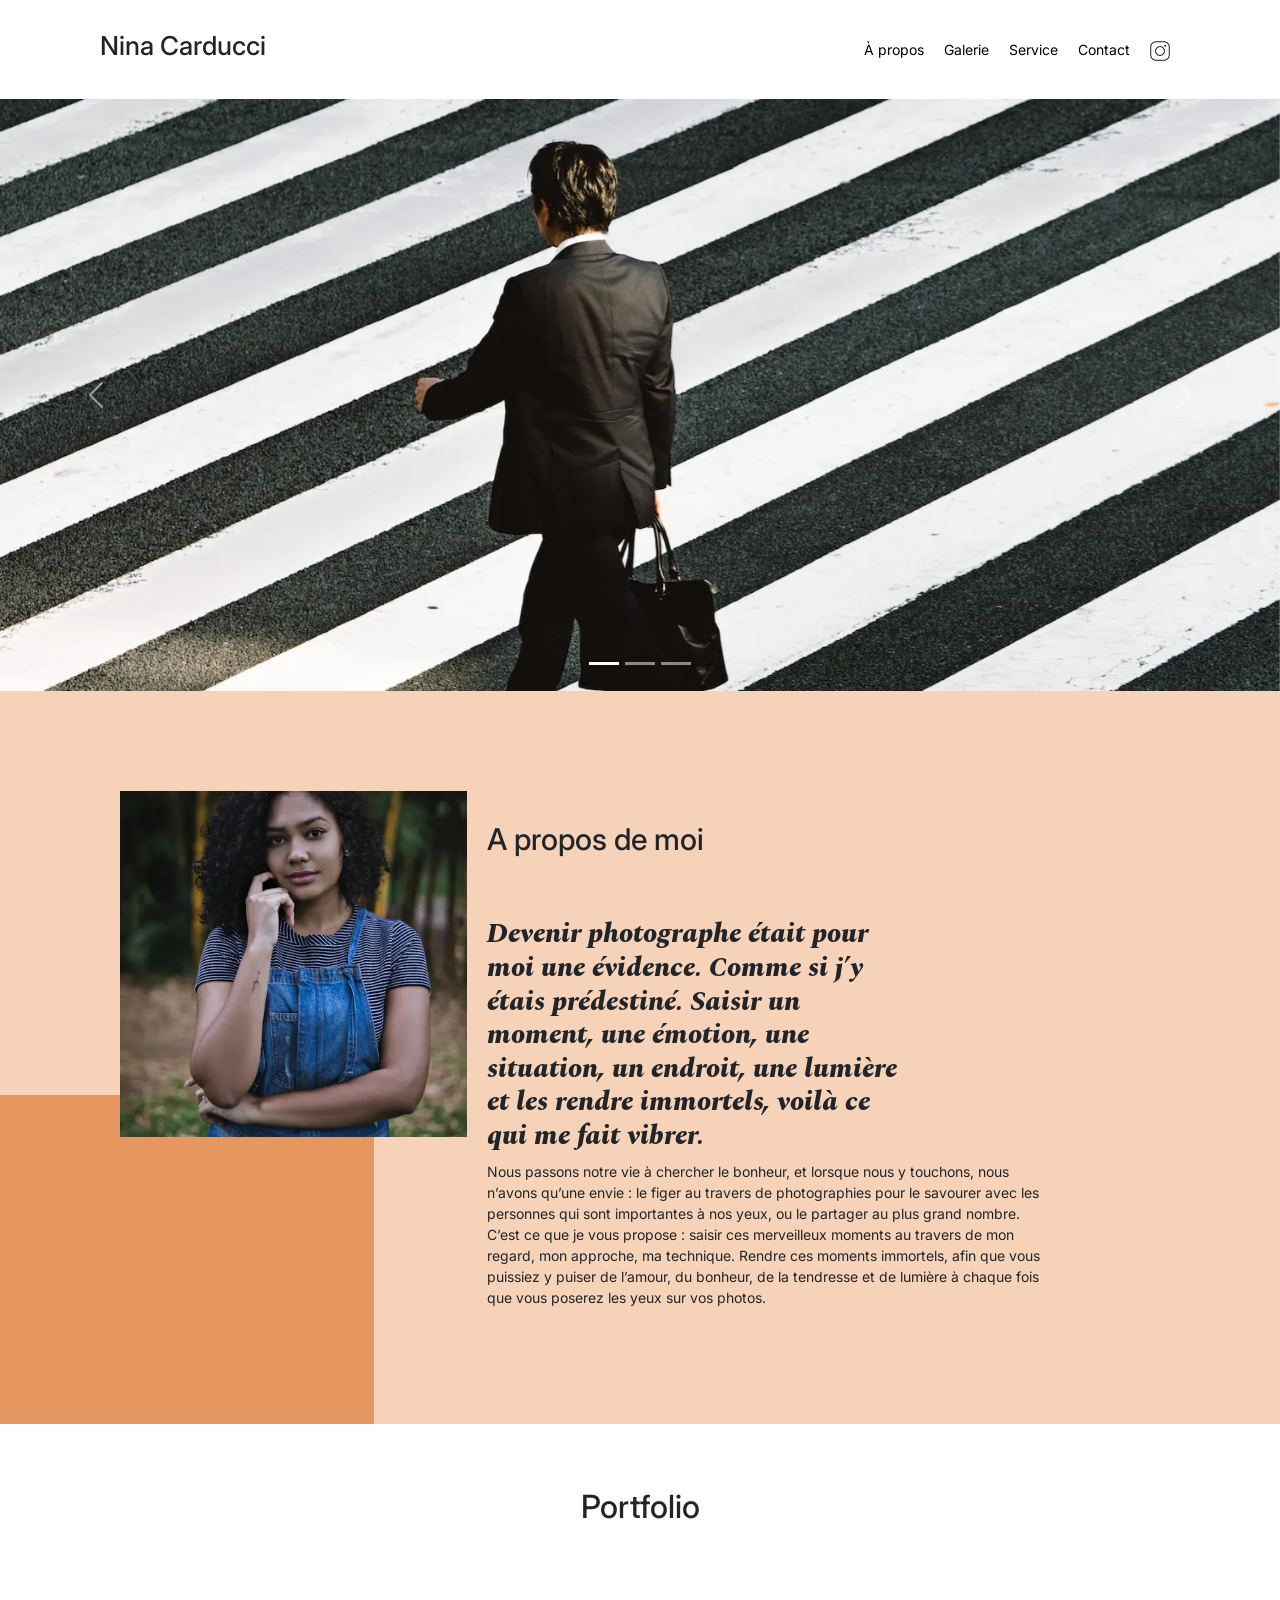
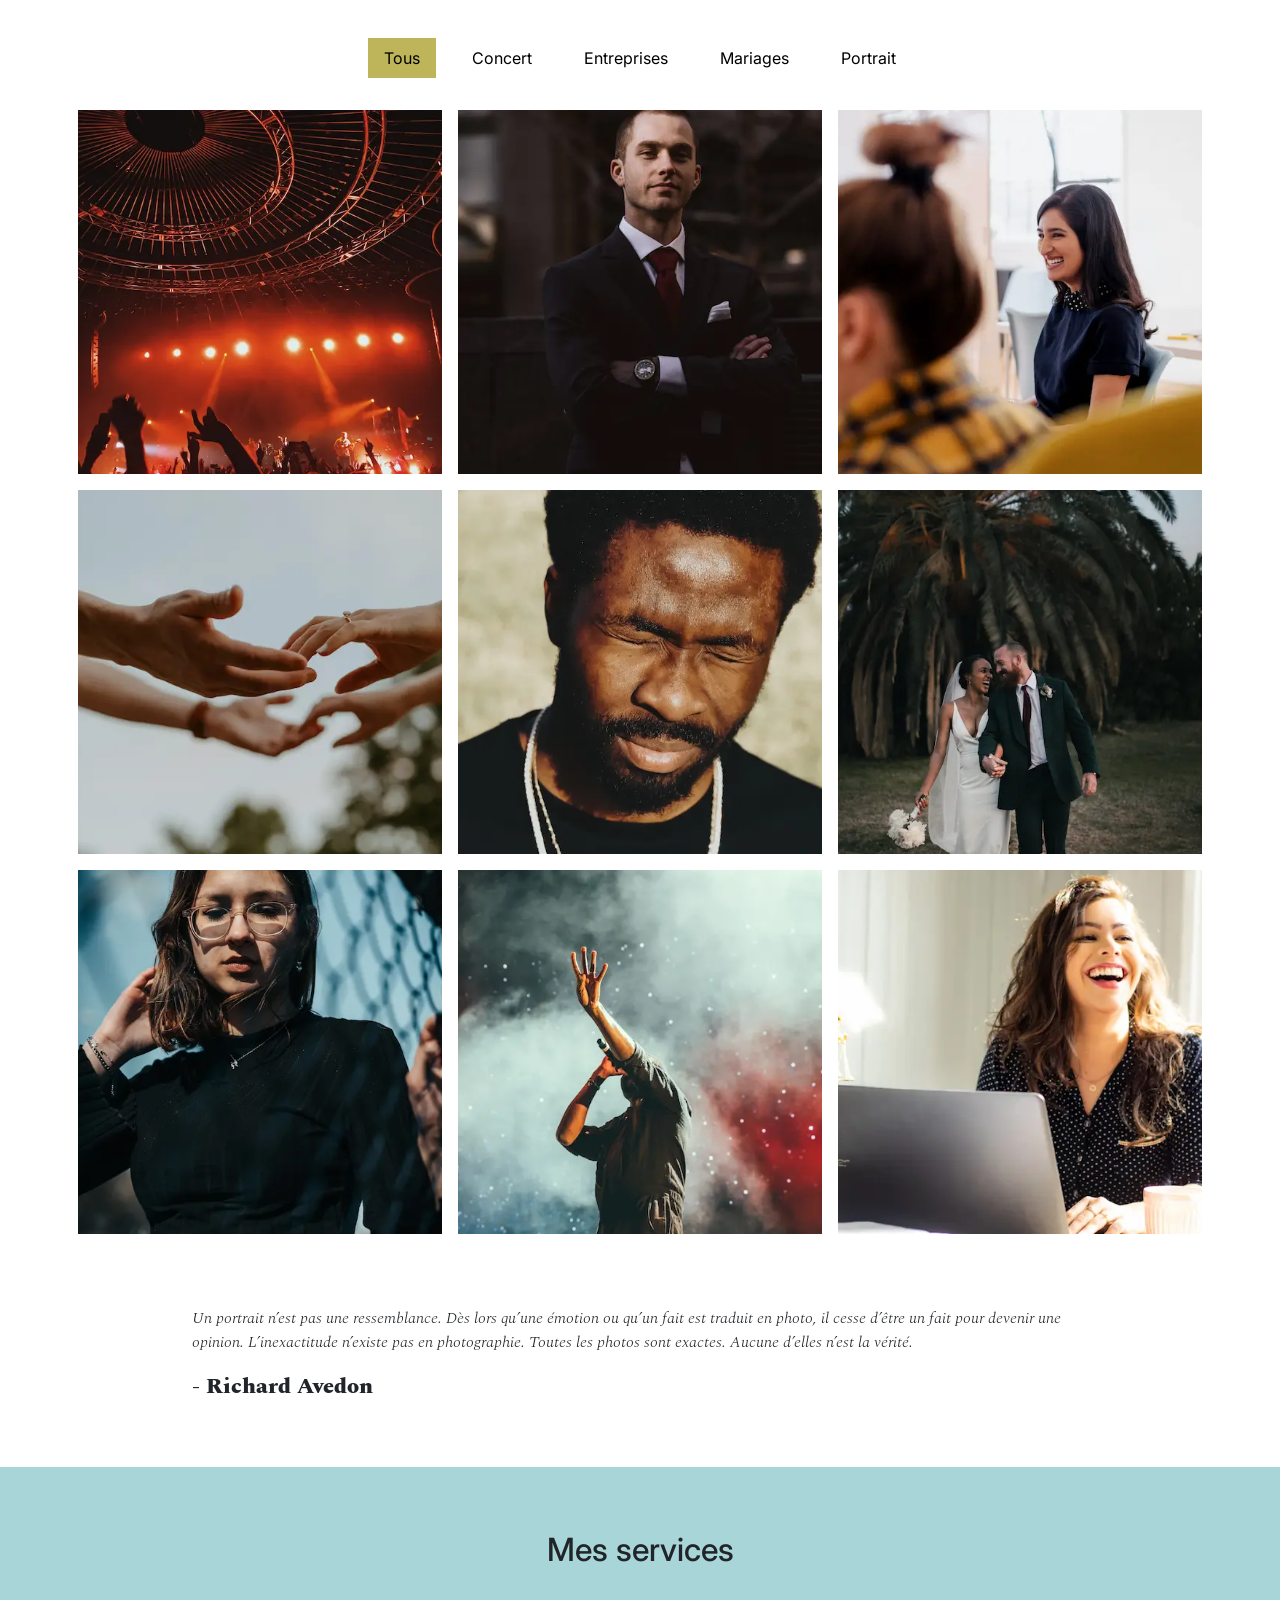
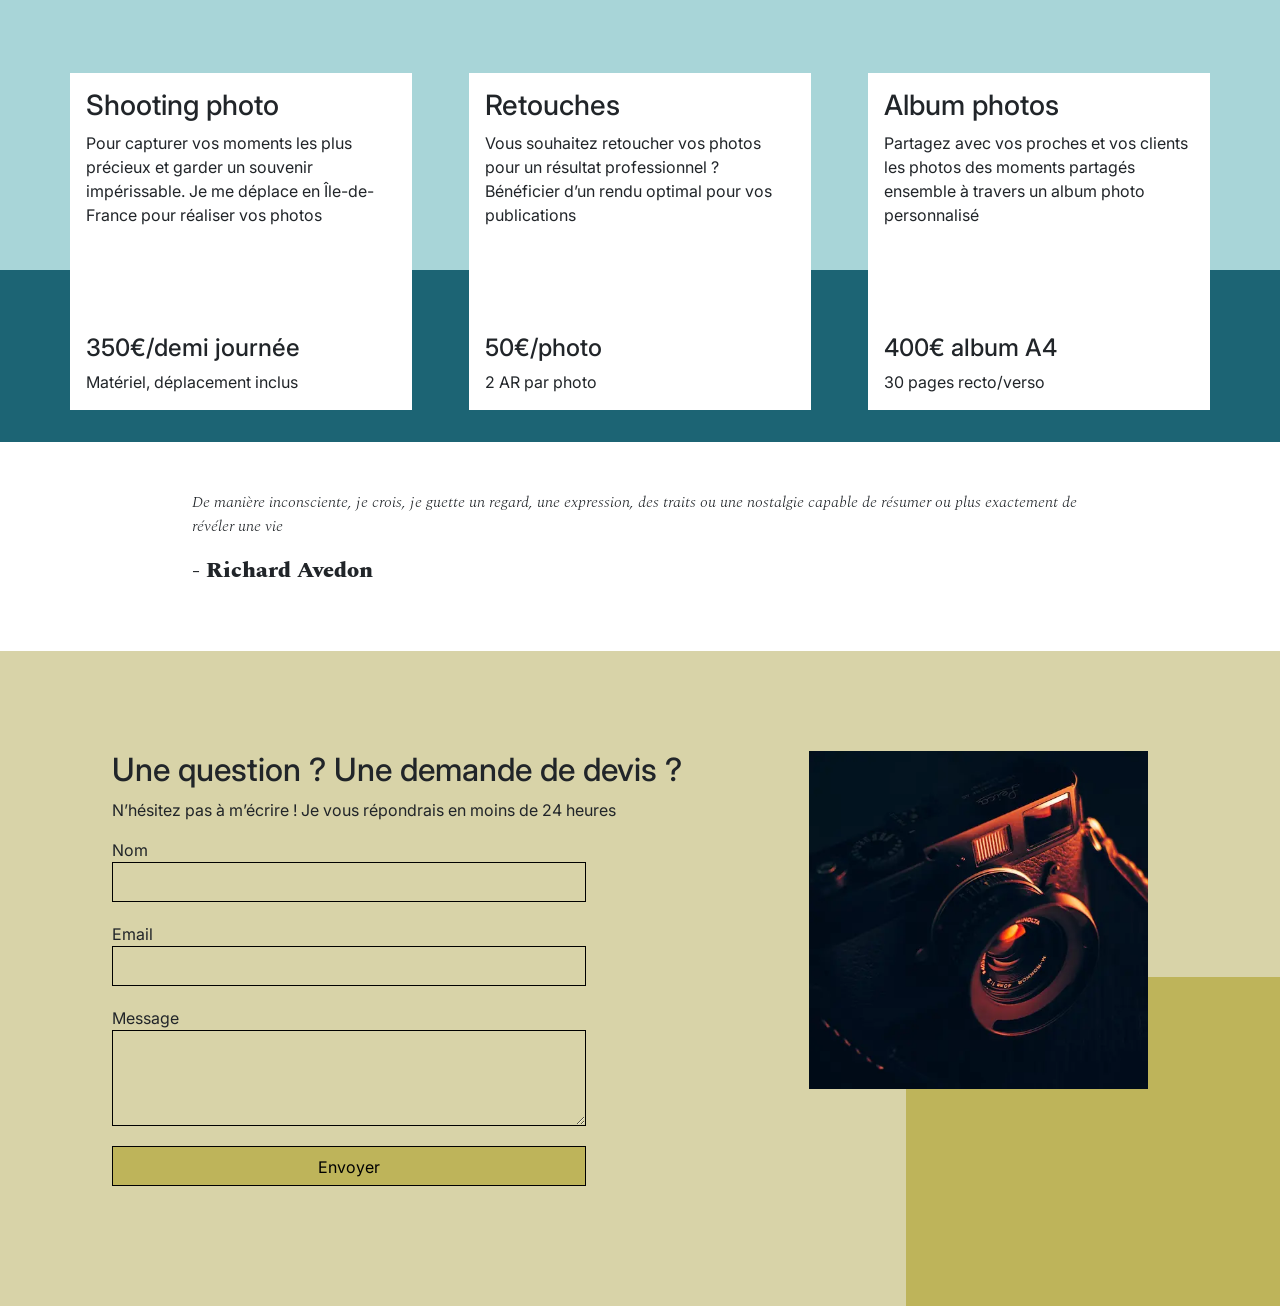
==== commit 8cc2f952: "Modif : Minify scripts + bootstrap + font-family" ====
--- a/afterModif/index.html
+++ b/afterModif/index.html
@@ -2,13 +2,19 @@
 <html lang="fr">
 	<head>
 		<meta name="viewport" content="width=device-width, initial-scale=1.0" />
-		<link rel="stylesheet" href="./assets/bootstrap/bootstrap.css" />
-		<link rel="stylesheet" href="./assets/style.css" />
-		<link rel="preconnect" href="https://fonts.googleapis.com" />
-		<link rel="preconnect" href="https://fonts.gstatic.com" crossorigin />
+		<link rel="preload"
+				href="./assets/bootstrap/bootstrap.min.css"
+				as="style"
+				onload="this.rel='stylesheet'">
+		<noscript>
+			<link rel="stylesheet" href="./assets/bootstrap/bootstrap.min.css">
+		</noscript>
+		<link rel="stylesheet" href="./assets/style.css">
+		<link rel="preconnect" href="https://fonts.googleapis.com">
+		<link rel="preconnect" href="https://fonts.gstatic.com" crossorigin>
 		<link
 			href="https://fonts.googleapis.com/css2?family=Inter&family=Spectral:ital,wght@0,400;1,300;1,400;1,800&display=swap"
-			rel="stylesheet" />
+			rel="stylesheet">
 		<meta charset="UTF-8" />
 		<meta
 			name="description"
@@ -279,12 +285,13 @@
 				</div>
 			</div>
 		</main>
-		<script src="./assets/bootstrap/bootstrap.bundle.js"></script>
+		<script defer src="./assets/bootstrap/bootstrap.bundle.min.js"></script>
 		<script
+			defer
 			src="https://code.jquery.com/jquery-3.4.1.min.js"
 			integrity="sha256-CSXorXvZcTkaix6Yvo6HppcZGetbYMGWSFlBw8HfCJo="
 			crossorigin="anonymous"></script>
-		<script src="./assets/maugallery.js"></script>
-		<script src="./assets/scripts.js"></script>
+		<script defer src="./assets/maugallery.js"></script>
+		<script defer src="./assets/scripts.js"></script>
 	</body>
 </html>
--- a/afterModif/assets/style.css
+++ b/afterModif/assets/style.css
@@ -3,7 +3,7 @@
 	margin: auto;
 }
 * {
-	font-family: 'Inter';
+	font-family: Inter;
 	font-style: normal;
 }
 .top-header {
@@ -90,9 +90,6 @@
 	font-size: 14px;
 }
 
-#gallery {
-	/*	min-height: 100vh; */
-}
 .title{
 	text-align: center;
 	padding-block: 2em;
@@ -101,16 +98,10 @@
 	justify-content: center;
 }
 .nav-pills .nav-link.active, .nav-pills .show > .nav-link {
-	color: #fff;
+	color: #000; /* pour le contrast, text en noir au lieu de blanc */
 	background-color: #BEB45A;
 	border-radius:0 ;
 }
-
-/* .nav-pills .nav-link.active,
-.nav-pills .show > .nav-link {
-  color: #1a1a1a;
-  background-color: #BEB45A;
-} */
 
 .nav-pills .nav-link {
 	color: #000
@@ -144,7 +135,7 @@
 }
 
 .quote {
-	font-family: 'Spectral';
+	font-family: Spectral;
 	font-style: italic;
 	width: 70%;
 	margin: auto;
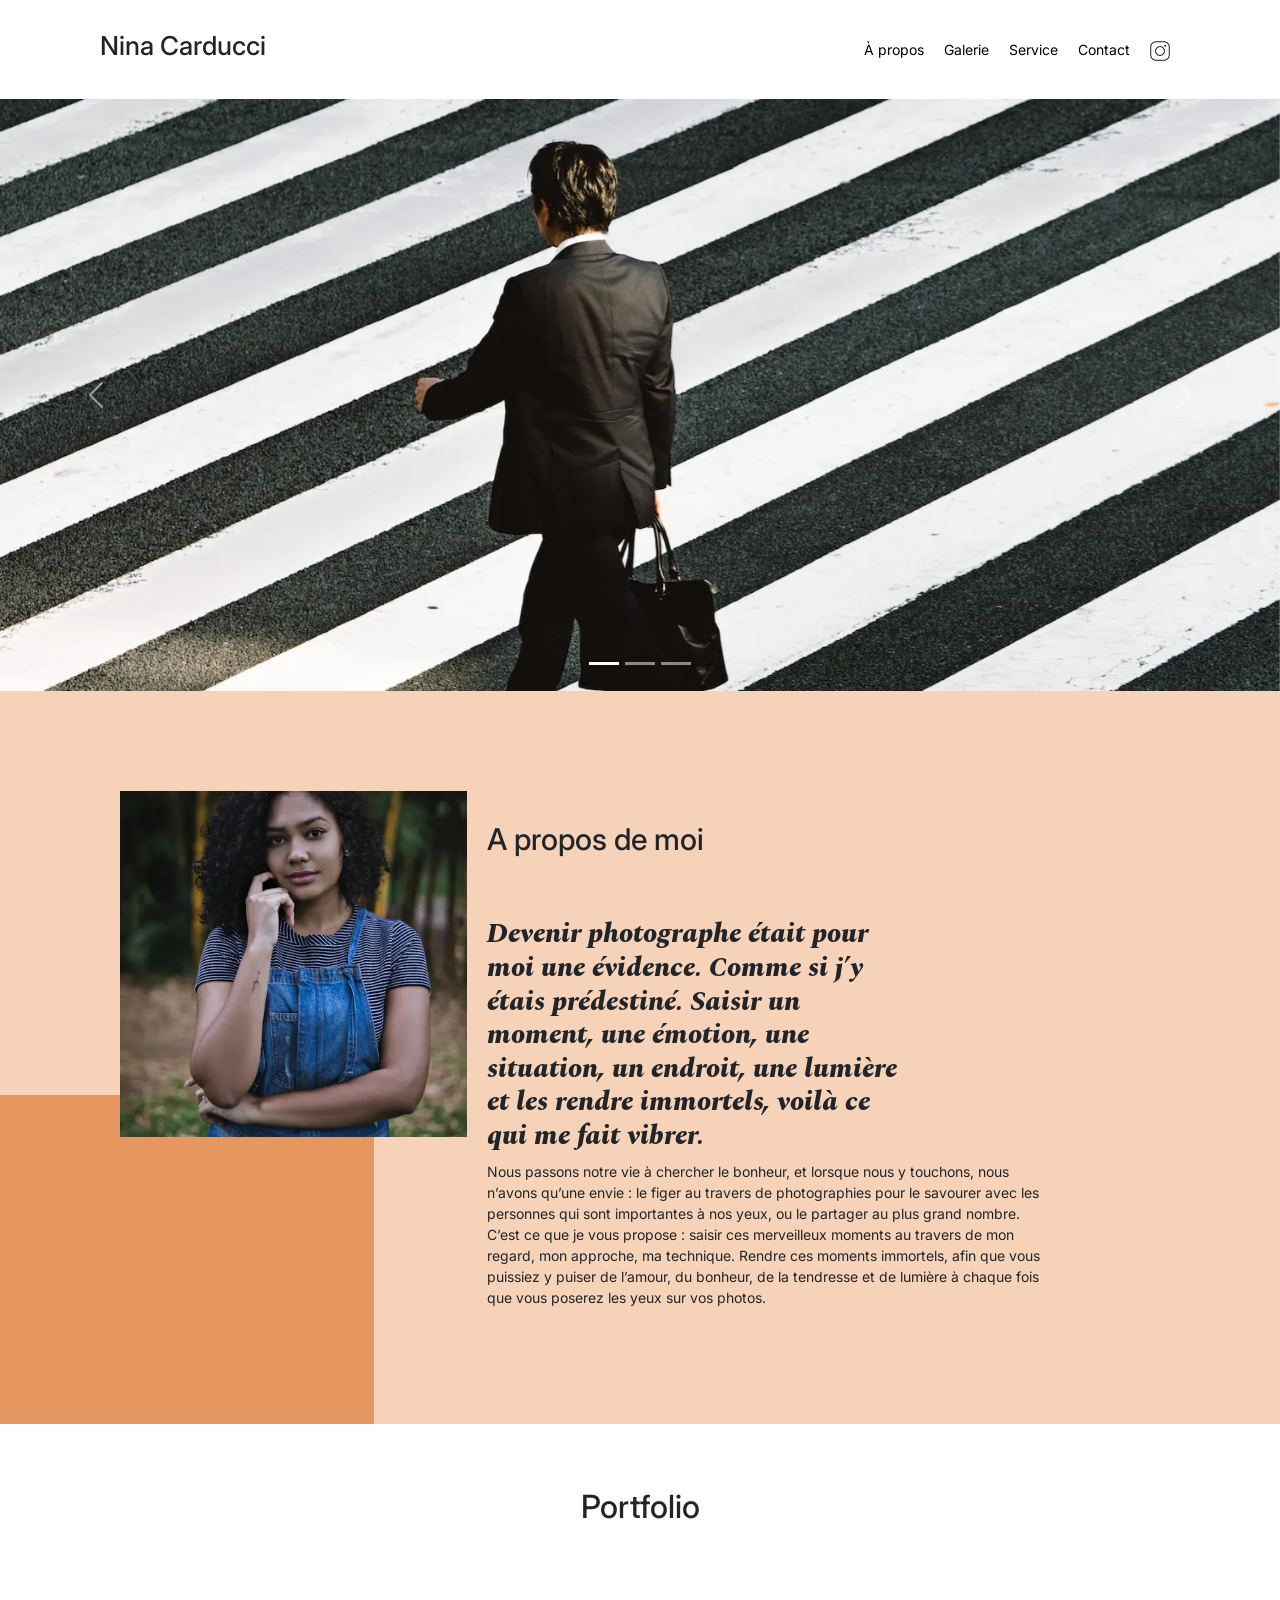
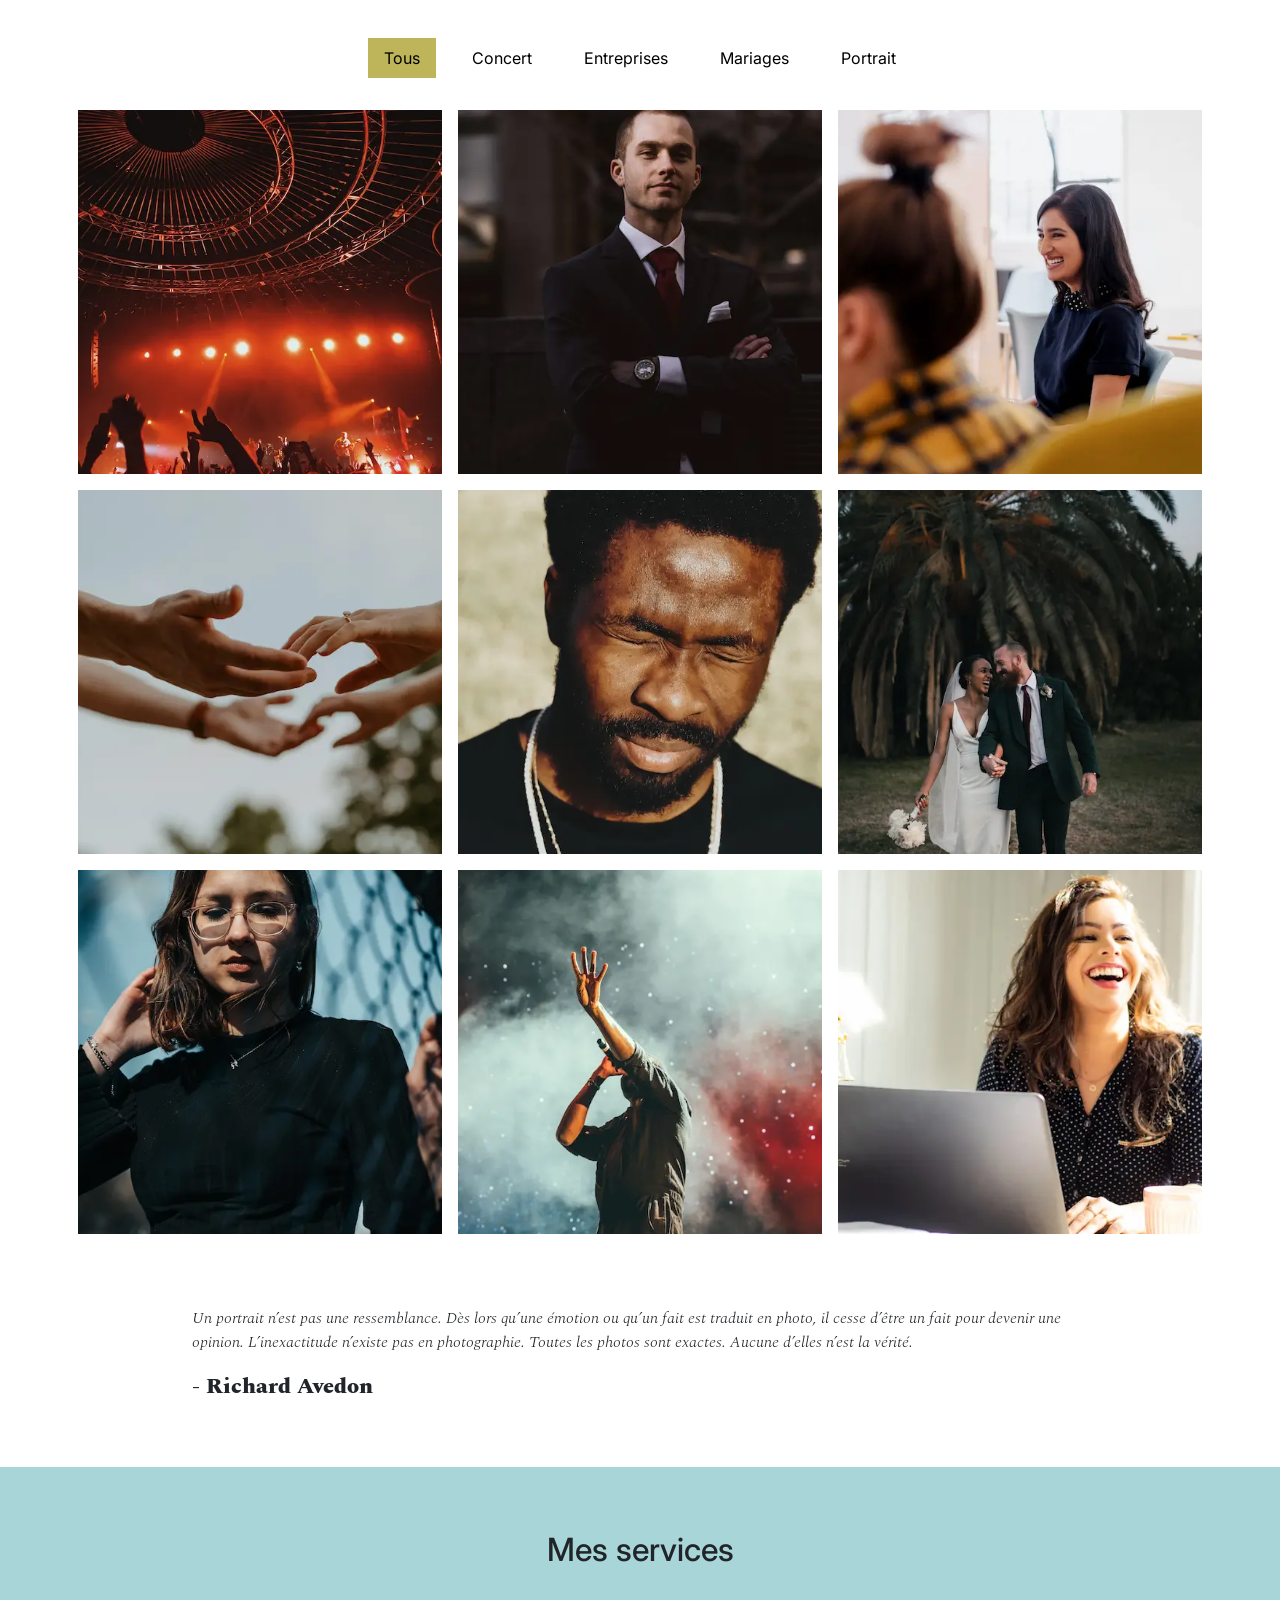
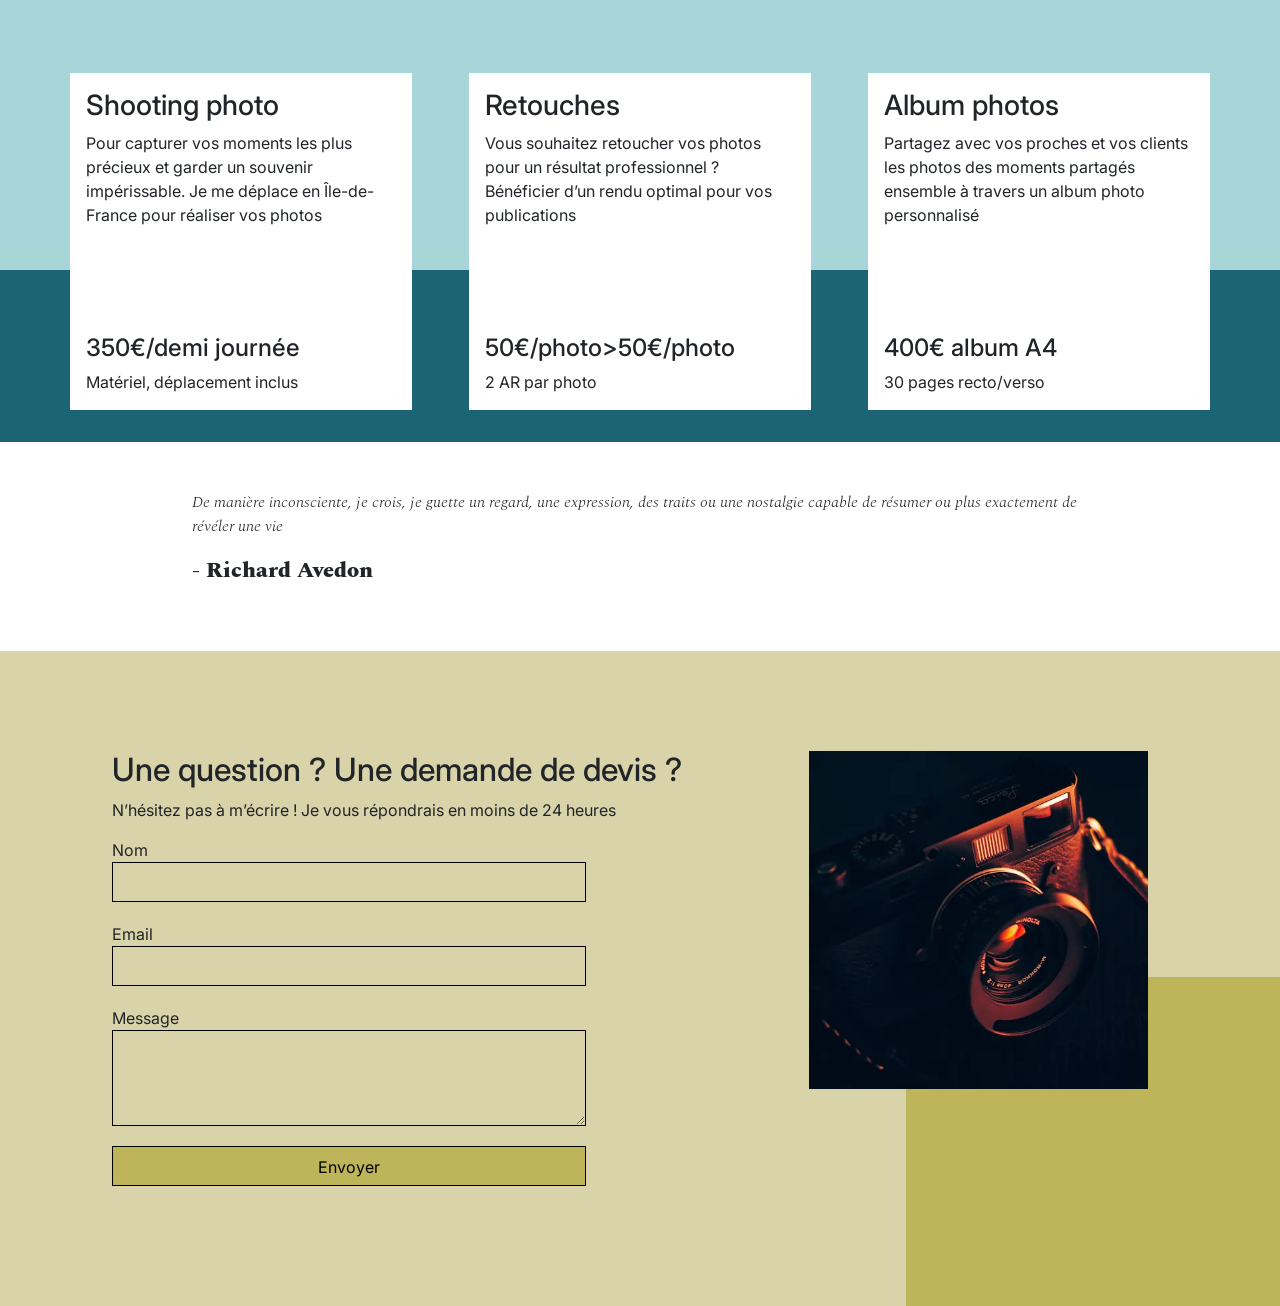
==== commit a4ae8c57: "Add : microdata inside index + meta twitter/facebook/opengraph" ====
--- a/afterModif/index.html
+++ b/afterModif/index.html
@@ -1,7 +1,28 @@
 <!doctype html>
 <html lang="fr">
 	<head>
+		<meta charset="UTF-8" />
 		<meta name="viewport" content="width=device-width, initial-scale=1.0" />
+
+		<!-- OpenGraph -->
+		<meta property="og:title" content="Nina Carducci - Photographe professionnelle à Paris">
+		<meta property="og:description" content="Photographe professionnelle à Paris : portraits, mariages, concerts et photos d'entreprise.">
+		<meta property="og:image" content="https://www.ninacarducci.com/assets/images/nina.webp">
+		<meta property="og:url" content="https://www.ninacarducci.com">
+		<meta property="og:type" content="website">
+		<meta property="og:locale" content="fr_FR">
+
+		<!-- Twitter Card -->
+		<meta name="twitter:card" content="summary_large_image">
+		<meta name="twitter:title" content="Nina Carducci - Photographe professionnelle à Paris">
+		<meta name="twitter:description" content="Photographe professionnelle à Paris : portraits, mariages, concerts et événements.">
+		<meta name="twitter:image" content="https://www.ninacarducci.com/assets/images/nina.webp">
+
+		<meta
+			name="description"
+			content="Photographe professionnelle à Paris, Nina Carducci réalise des portraits, mariages, concerts et photos d'entreprise. Découvrez son portfolio et ses services." 
+		/>
+
 		<link rel="preload"
 				href="./assets/bootstrap/bootstrap.min.css"
 				as="style"
@@ -9,23 +30,29 @@
 		<noscript>
 			<link rel="stylesheet" href="./assets/bootstrap/bootstrap.min.css">
 		</noscript>
+
 		<link rel="stylesheet" href="./assets/style.css">
 		<link rel="preconnect" href="https://fonts.googleapis.com">
 		<link rel="preconnect" href="https://fonts.gstatic.com" crossorigin>
 		<link
 			href="https://fonts.googleapis.com/css2?family=Inter&family=Spectral:ital,wght@0,400;1,300;1,400;1,800&display=swap"
 			rel="stylesheet">
-		<meta charset="UTF-8" />
-		<meta
-			name="description"
-			content="Photographe professionnelle à Paris, Nina Carducci réalise des portraits, mariages, concerts et photos d’entreprise. Découvrez son portfolio et ses services." />
-
+		
 		<title>Nina Carducci - Portefolio</title>
 	</head>
 	<body>
 		<main>
-			<div class="top-header">
-				<h1 class="name">Nina Carducci</h1>
+			<div class="top-header" itemscope itemtype="https://schema.org/Person">
+				<h1 class="name" itemprop="name">Nina Carducci</h1>
+
+				<meta itemprop="jobTitle" content="Photographe professionnelle">
+				<meta itemprop="url" content="https://www.ninacarducci.com">
+
+				<div itemprop="address" itemscope itemtype="https://schema.org/PostalAddress">
+					<meta itemprop="addressLocality" content="Paris">
+					<meta itemprop="addressCountry" content="FR">
+				</div>
+
 				<div class="nav">
 					<ul>
 						<li><a href="#about">À propos</a></li>
@@ -37,6 +64,7 @@
 								class="social-link"
 								href="https://www.instagram.com/ninacarducci.photo/?hl=fr"
 								target="_blank"
+								itemprop="sameAs"
 								><img src="assets/images/instagram.webp" alt="logo instagram"
 							/></a>
 						</li>
@@ -107,11 +135,11 @@
 			</div>
 			<div id="about">
 				<div class="picture left">
-					<img src="./assets/images/nina.webp" alt="Nina Carducci" />
+					<img src="./assets/images/nina.webp" alt="Nina Carducci" itemprop="image"/>
 				</div>
 				<div id="about-me">
 					<h2 class="about-me__title">A propos de moi</h2>
-					<h3 class="about-me__introduction">
+					<h3 class="about-me__introduction" itemprop="description">
 						Devenir photographe était pour moi une évidence. Comme si j’y étais
 						prédestiné. Saisir un moment, une émotion, une situation, un
 						endroit, une lumière et les rendre immortels, voilà ce qui me fait
@@ -199,44 +227,44 @@
 			<div id="services">
 				<h2 class="title">Mes services</h2>
 				<div class="container">
-					<div class="service">
+					<div class="service" itemscope itemtype="https://schema.org/Service">
 						<div class="service__description">
-							<h3>Shooting photo</h3>
-							<p>
+							<h3 itemprop="name">Shooting photo</h3>
+							<p itemprop="description">
 								Pour capturer vos moments les plus précieux et garder un
 								souvenir impérissable. Je me déplace en Île-de-France pour
 								réaliser vos photos
 							</p>
 						</div>
 						<div class="service__price">
-							<h4>350€/demi journée</h4>
+							<h4 itemprop="offers">350€/demi journée</h4>
 							<span>Matériel, déplacement inclus</span>
 						</div>
 					</div>
-					<div class="service">
+					<div class="service" itemscope itemtype="https://schema.org/Service">
 						<div class="service__description">
-							<h3>Retouches</h3>
-							<p>
+							<h3 itemprop="name">Retouches</h3>
+							<p itemprop="description">
 								Vous souhaitez retoucher vos photos pour un résultat
 								professionnel ? Bénéficier d’un rendu optimal pour vos
 								publications
 							</p>
 						</div>
 						<div class="service__price">
-							<h4>50€/photo</h4>
+							<h4 itemprop="offers">50€/photo</span>>50€/photo</h4>
 							<span>2 AR par photo</span>
 						</div>
 					</div>
-					<div class="service">
+					<div class="service" itemscope itemtype="https://schema.org/Service">
 						<div class="service__description">
-							<h3>Album photos</h3>
-							<p>
+							<h3 itemprop="name">Album photos</h3>
+							<p itemprop="description">
 								Partagez avec vos proches et vos clients les photos des moments
 								partagés ensemble à travers un album photo personnalisé
 							</p>
 						</div>
 						<div class="service__price">
-							<h4>400€ album A4</h4>
+							<h4 itemprop="offers">400€ album A4</h4>
 							<span>30 pages recto/verso</span>
 						</div>
 					</div>
